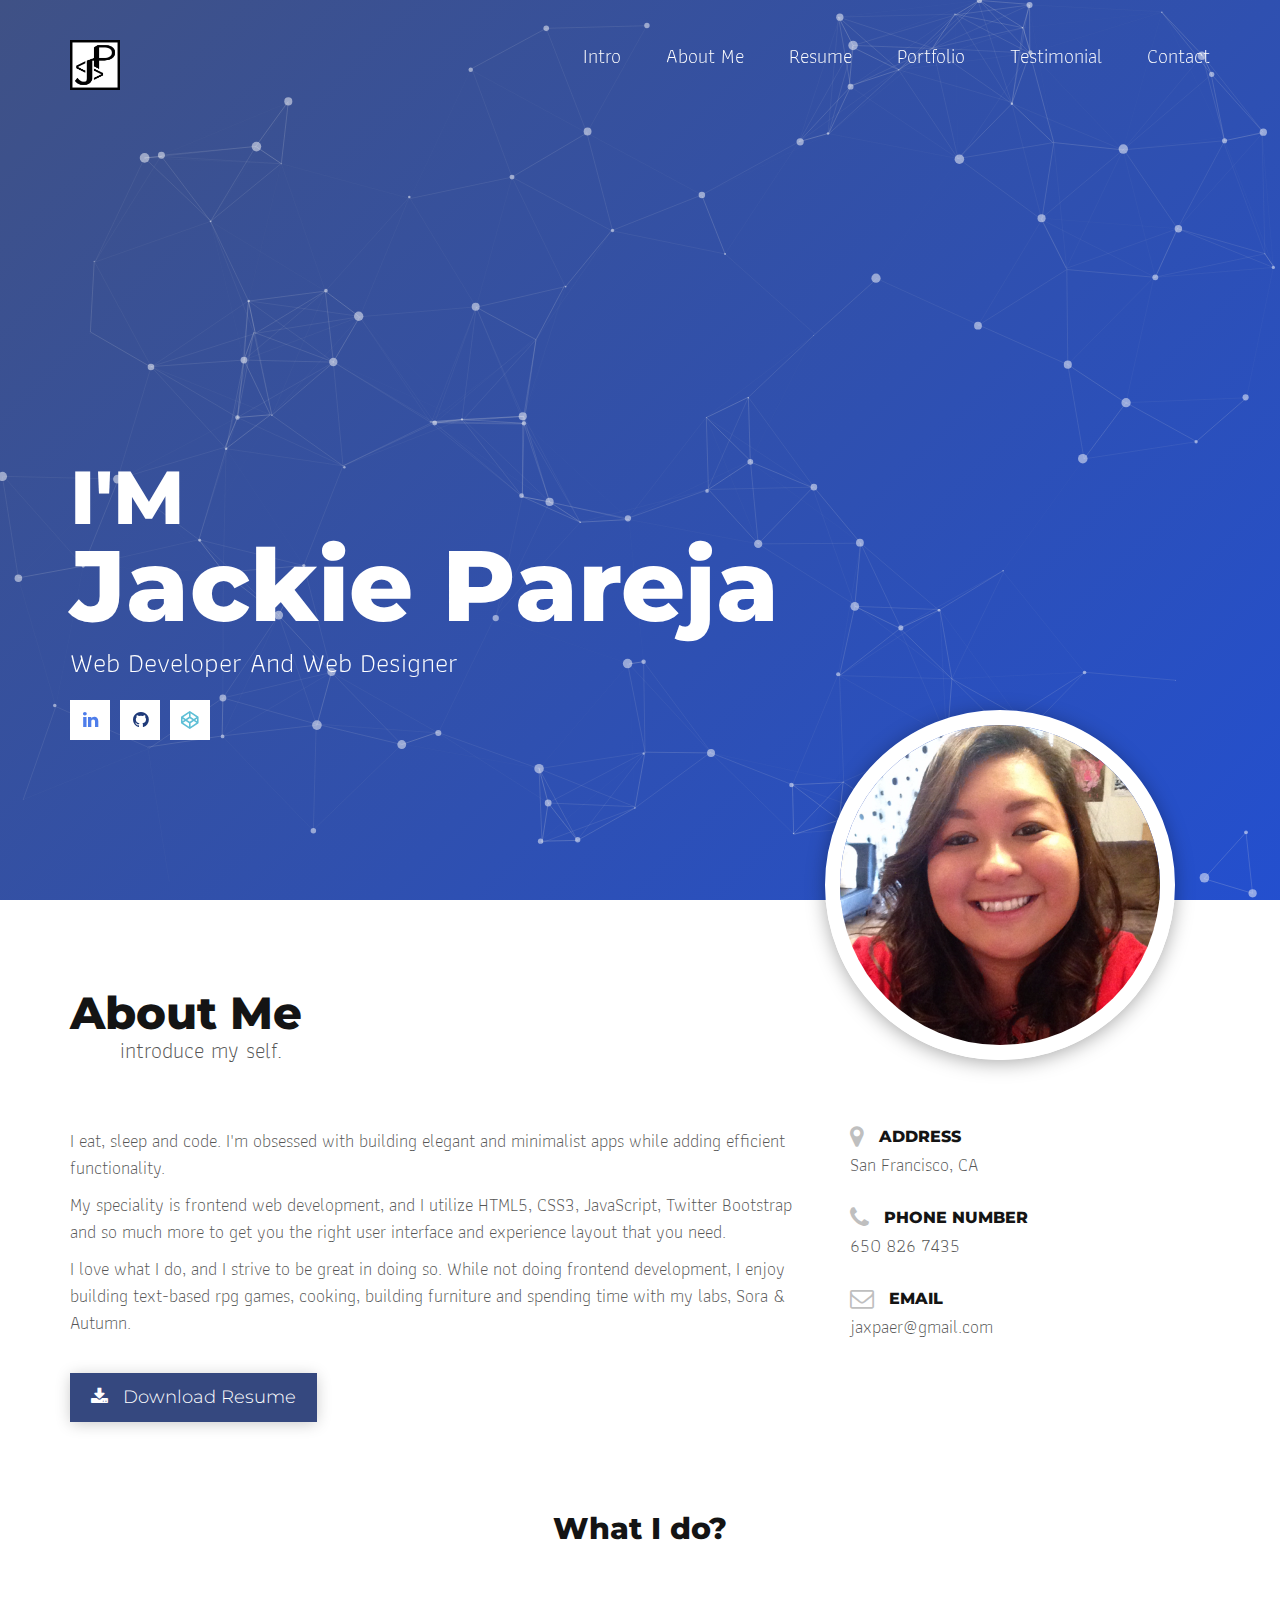
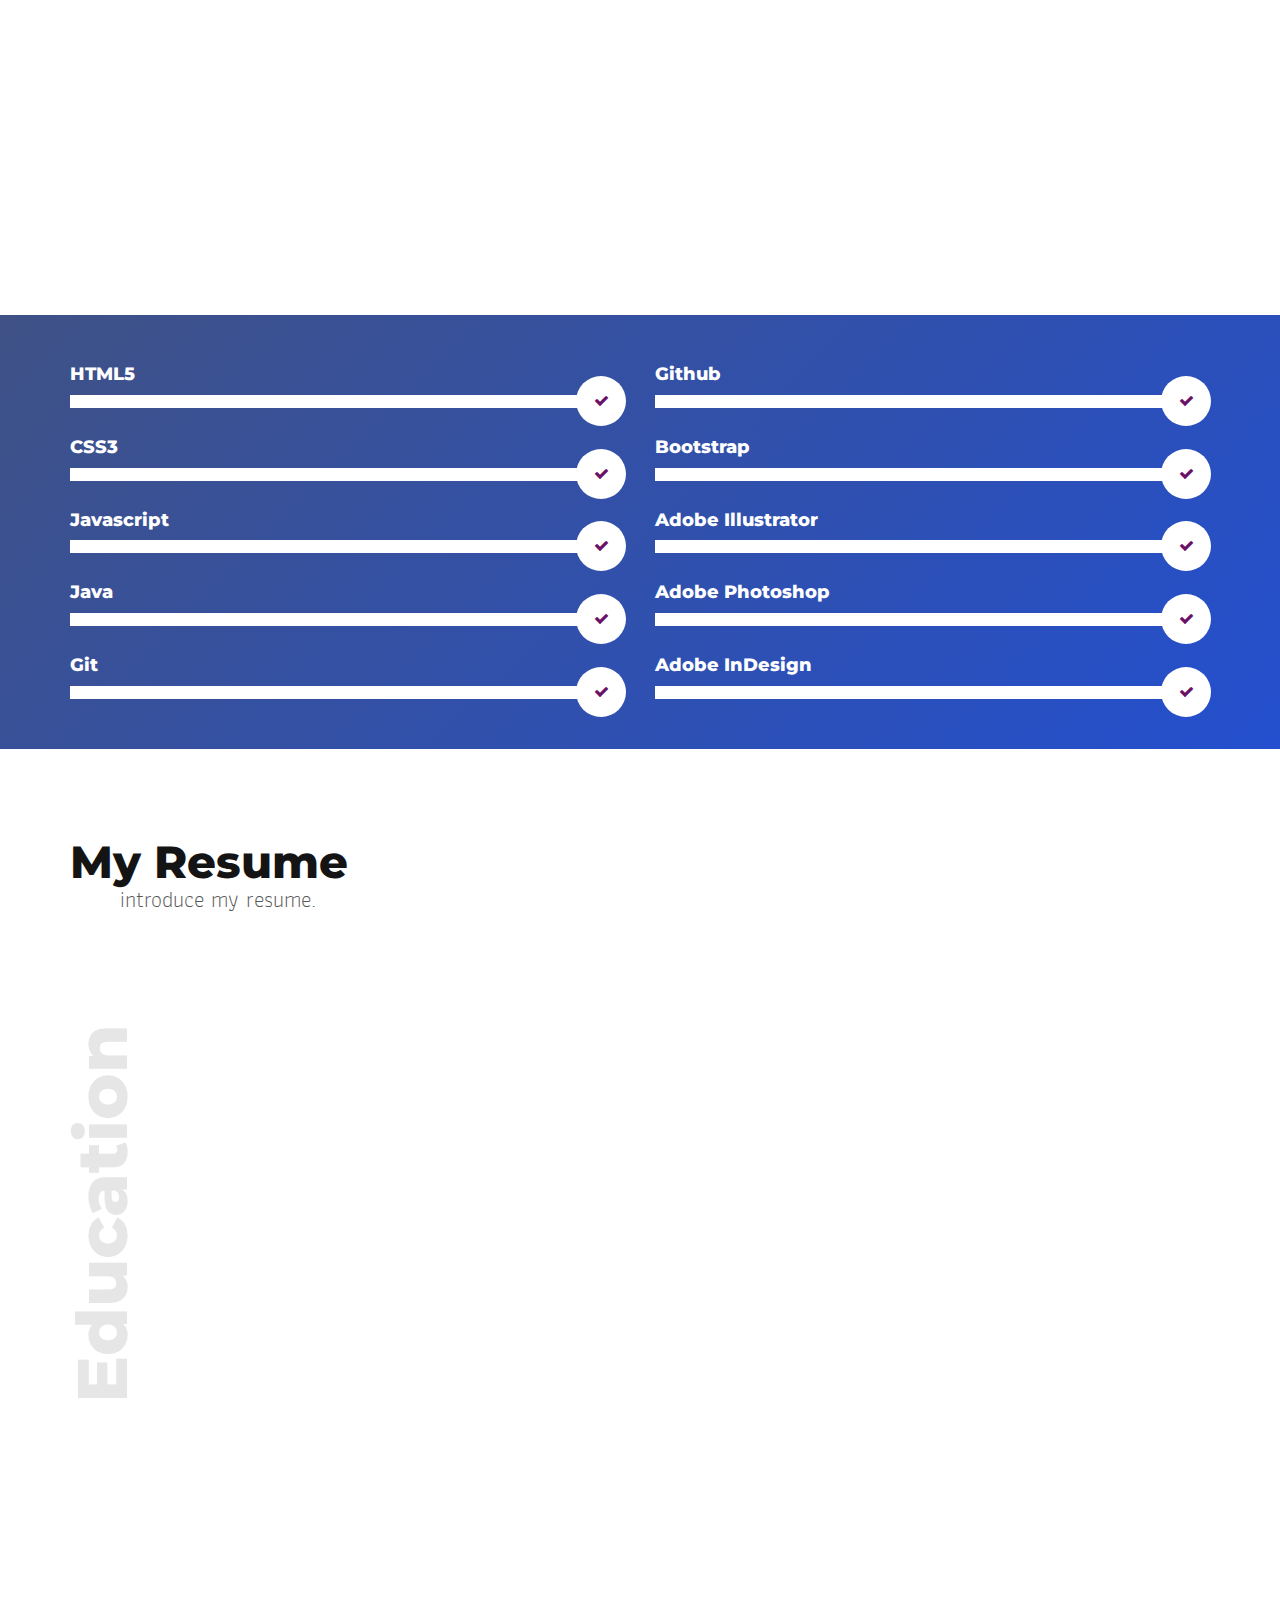
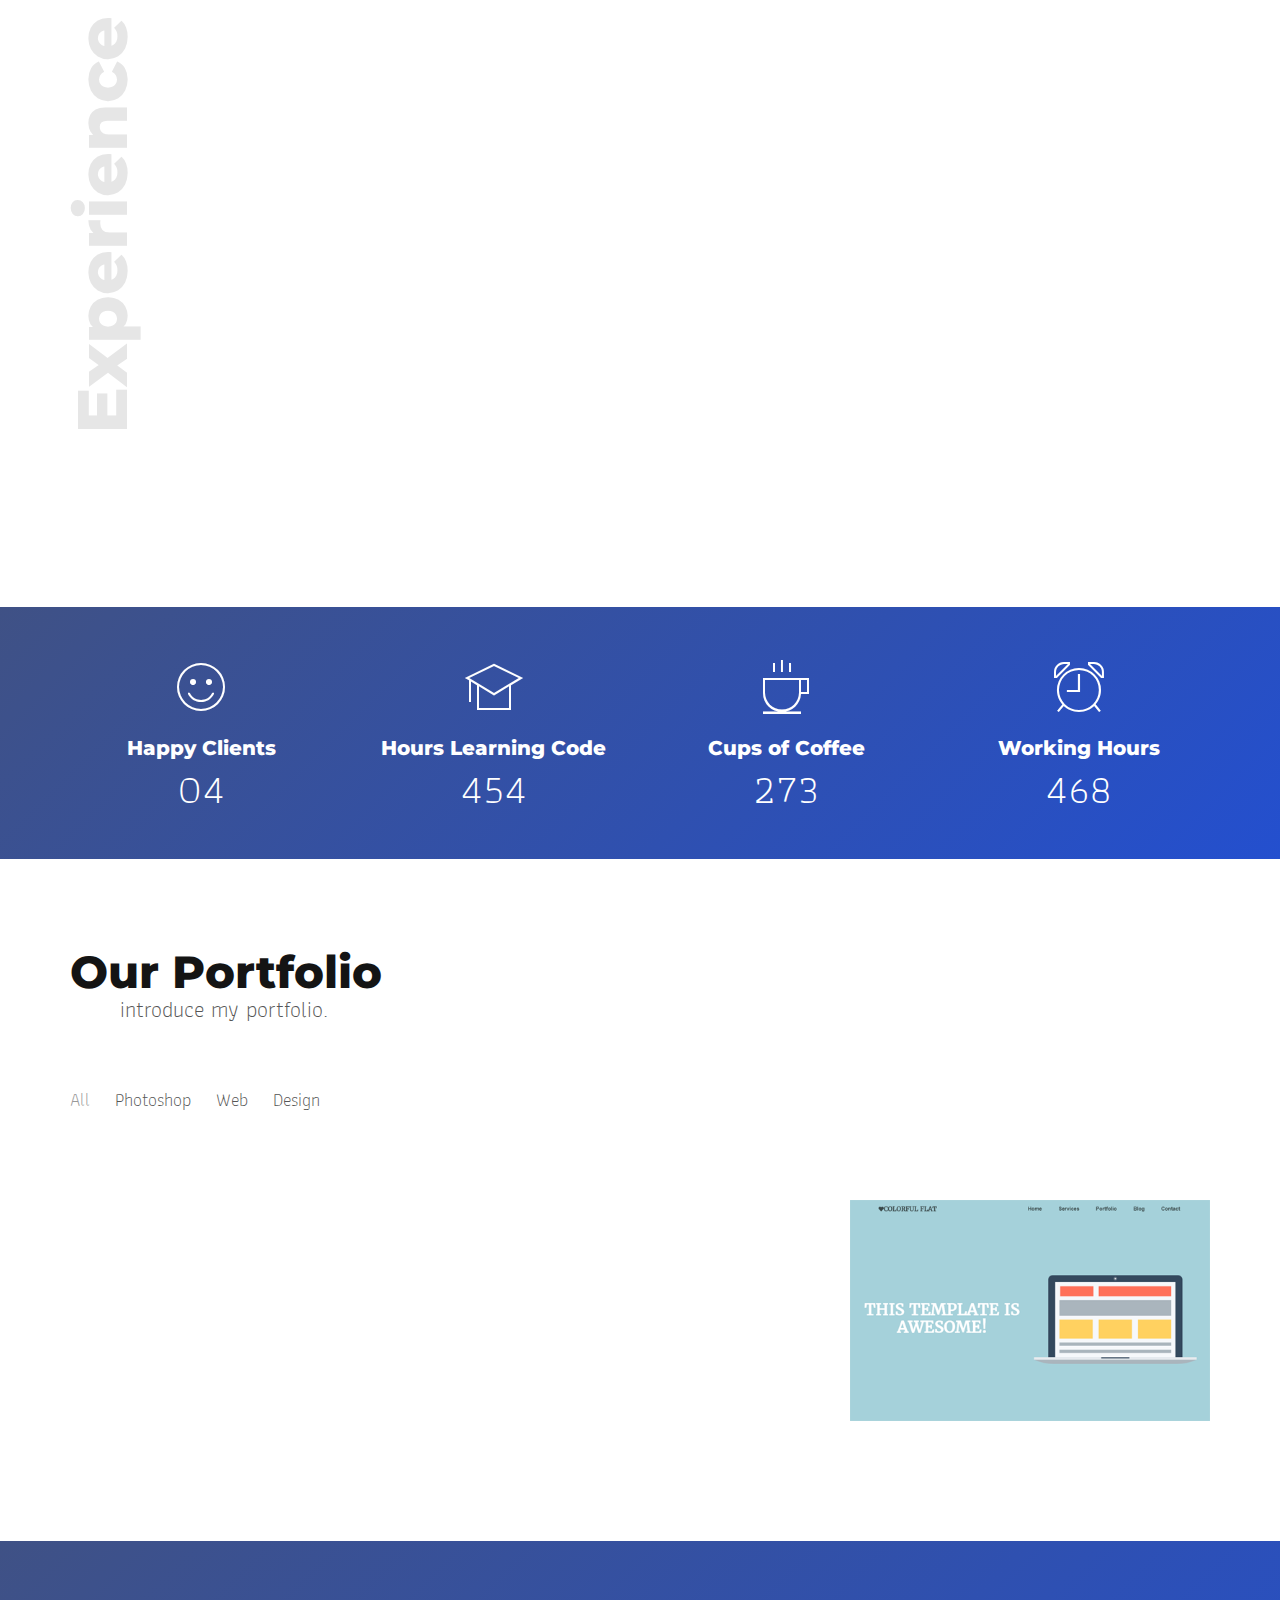
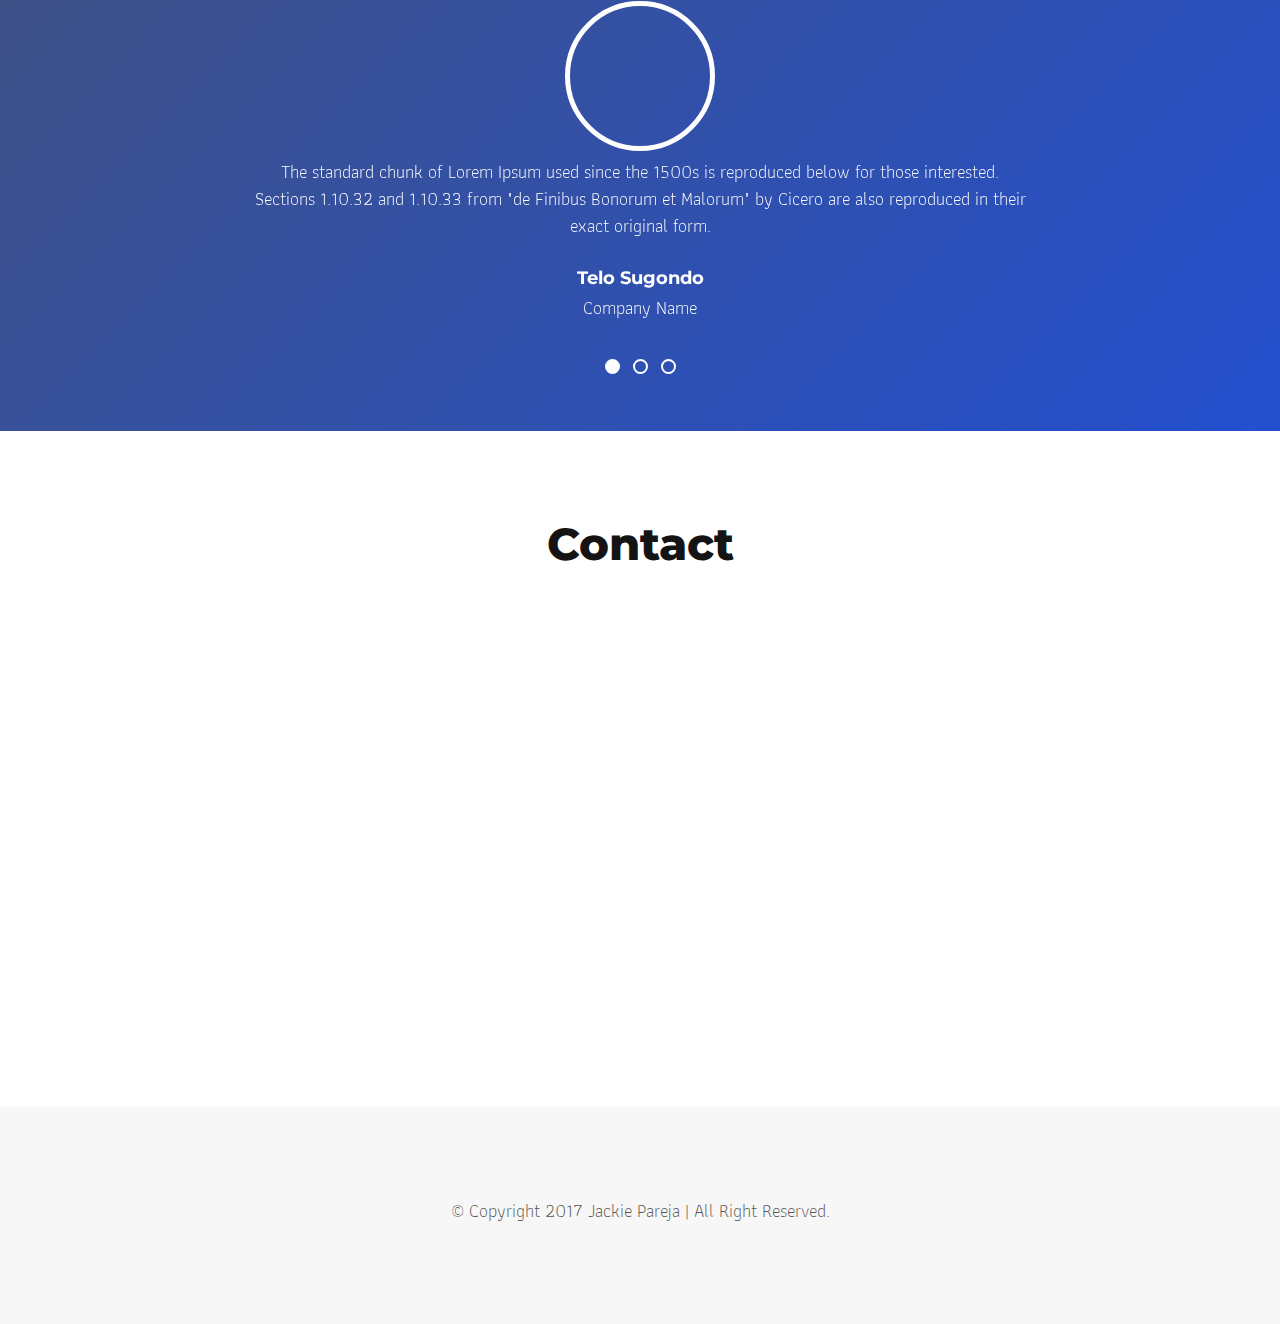
==== index.html @ 65b062fa "initial commit" ====
<!DOCTYPE html>
<html lang="en">
    <head>
  		<!-- Meta -->
  		<meta charset="utf-8">
  		<meta http-equiv="X-UA-Compatible" content="IE=edge">
  		<meta name="author" content="">
  		<meta name="description" content="">
  		<meta name="viewport" content="width=device-width, initial-scale=1">
      <!-- Title -->
      <title>Web Developer | Jackie Pareja</title>
      <!-- Font -->
      <link href="https://fonts.googleapis.com/css?family=Montserrat:600,800" rel="stylesheet">
      <link href="https://fonts.googleapis.com/css?family=Athiti:300,400" rel="stylesheet">
      <!-- STYLESHEET -->
      <!-- Font Icons -->
      <link rel="stylesheet" type="text/css" href="assets/css/pe-icon-7-stroke.css">
      <link rel="stylesheet" type="text/css" href="assets/css/font-awesome.min.css">
      <!-- Bootstrap -->
      <link rel="stylesheet" type="text/css" href="assets/css/bootstrap.min.css">
      <!-- Animate -->
      <link rel="stylesheet" type="text/css" href="assets/css/animate.min.css">
      <!-- Magnific Popup -->
      <link rel="stylesheet" type="text/css" href="assets/css/magnific-popup.css">
      <!-- Owl Carousel -->
      <link rel="stylesheet" type="text/css" href="assets/css/owl.carousel.css">
      <!-- Main Css -->
      <link rel="stylesheet" type="text/css" href="assets/css/style.css">
     

      <!-- Custom Theme Css -->
      <link id="theme" rel="stylesheet" type="text/css" href="assets/css/themes/theme-2.css">

       <!-- Custom Css -->
      <link rel="stylesheet" type="text/css" href="assets/css/custom.css">

      <!-- Favicon -->
      <link rel="shortcut icon" href="assets/img/jp-logo.jpg"/>

      <!--[if lt IE 9]>
          <script src="https://oss.maxcdn.com/html5shiv/3.7.2/html5shiv.min.js"></script>
          <script src="https://oss.maxcdn.com/respond/1.4.2/respond.min.js"></script>
      <![endif]-->
    </head>
    <body>

        <div class="wrapper">

            <!-- ==================
                Preloader Start
            =============================================================================== -->
            <div class="wrap-preloader">
                <div class="preloader">
                    <div class="lines">
                        <div class="line line-1"></div>
                        <div class="line line-2"></div>
                        <div class="line line-3"></div>
                    </div>
                    <div class="loading-text">LOADING</div>
                </div>
            </div>
            <!-- End Preloader -->

            <!-- ==================
                Header & Navigation Start
            =============================================================================== -->
            <div class="header">
                <div class="container">
                    <div class="logo">
                        <h3><a href="#"><img id="jpLogo" src="assets/img/jp-logo.jpg"></a></h3>
                    </div>
                    <div class="menu_mobile">
                        <a href="index.html" class="mobile">
                            <i class="fa fa-bars"></i>
                        </a>
                    </div>
                    <div class="menu">
                        <a href="#" class="close_mob"><i class="fa fa-remove"></i></a>
                        <div class="box-menu">
                            <ul>
                                <li><a href="#intro" class="smoth-scroll">Intro</a></li>
                                <li><a href="#about" class="smoth-scroll">About Me</a></li>
                                <li><a href="#resume" class="smoth-scroll">Resume</a></li>
                                <li><a href="#portfolio" class="smoth-scroll">Portfolio</a></li>
                                <li><a href="#testimonial" class="smoth-scroll">Testimonial</a></li>
                                <li><a href="#contact" class="smoth-scroll">Contact</a></li>
                            </ul>
                        </div>
                    </div>
                </div>
            </div>
            <!-- End Header & Navigation -->

            <!-- ==================
                Section Intro Start
            =============================================================================== -->
            <section id="intro" class="intro gradient" data-stellar-background-ratio="0.6" style="background-image: url('http://placehold.it/1280x800');">
                <div id="particles-js"></div>
                <div class="container">
                    <div class="text-intro">
                        <div class="inner-text-intro">

                            <!-- Your Name -->
                            <h2>I'M</h2>
                            <h1>Jackie Pareja</h1>

                            <!-- Your Passion -->
                            <p>Web Developer And Web Designer</p>

                            <!-- Your Social Media -->
                            <div class="social">
                                <a href="https://www.linkedin.com/in/jparej/"  target="_blank" class="linkedin"><i class="fa fa-linkedin"></i></a>
                                <a href="https://github.com/jackiepareja"  target="_blank" class="github"><i class="fa fa-github"></i></a>
                                <a href="https://codepen.io/jackiepaer/"  target="_blank" class="codepen"><i class="fa fa-codepen"></i></a>
                            </div>

                        </div>
                    </div>
                </div>
            </section>
            <!-- End Section Intro -->

            <!-- ==================
                Section About Start
            =============================================================================== -->
            <section id="about" class="section about">
                <div class="container">

                    <!-- About Image -->
                    <div class="img-about">
                        <img src="assets/img/linkedin.png" alt="Jackie Pareja, Web Developer" />
                    </div>

                    <div class="title-section">
                        <h2>About Me</h2>
                        <p>introduce my self.</p>
                    </div>
                    <div class="main-section">
                        <div class="row">

                            <!-- About Story -->
                            <div class="col-md-8 col-sm-8 story">
                                <p>I eat, sleep and code. I'm obsessed with building elegant and minimalist apps while adding efficient functionality.</p>
                                <p> My speciality is frontend web development, and I utilize HTML5, CSS3, JavaScript, Twitter Bootstrap and so much more to get you the right user interface and experience layout that you need.</p>
                                <p>I love what I do, and I strive to be great in doing so. While not doing frontend development, I enjoy building text-based rpg games, cooking, building furniture and spending time with my labs, Sora & Autumn.</p>
                                <br>

                                <!-- Link Download Your CV -->
                                <a href="#resume.pdf" class="button-alone" download><i class="fa fa-download"></i> Download Resume</a>

                            </div>

                            <!-- About Contact Info -->
                            <div class="col-md-4 col-sm-4 info">
                                <ul>

                                    <!-- About Info Address -->
                                    <li>
                                        <h3><i class="fa fa-map-marker"></i> ADDRESS</h3>
                                        <p>San Francisco, CA</p>
                                    </li>

                                    <!-- About Info Phone Number -->
                                    <li>
                                        <h3><i class="fa fa-phone"></i> PHONE NUMBER</h3>
                                        <p>650 826 7435</p>
                                    </li>

                                    <!-- About Info Email -->
                                    <li>
                                        <h3><i class="fa fa-envelope-o"></i> EMAIL</h3>
                                        <p>jaxpaer@gmail.com</p>
                                    </li>

                                </ul>
                            </div>
                        </div>
                        <div class="services">
                            <h2>What I do?</h2>

                            <div class="row">

                                <!-- Service Box -->
                                <div class="col-md-3 col-sm-6 box-service wow fadeInUp" data-wow-delay="0.2s">

                                    <!-- Service Icon -->
                                    <div class="icon-service">
                                        <span class="pe-7s-browser"></span>
                                    </div>

                                    <!-- Service Name -->
                                    <h3>Web Design</h3>

                                    <!-- Service Description -->
                                    <p>I create beautiful and functional websites from scratch or from bootstrap templates.</p>

                                </div>

                                <!-- Service Box -->
                                <div class="col-md-3 col-sm-6 box-service wow fadeInUp" data-wow-delay="0.4s">

                                    <!-- Service Icon -->
                                    <div class="icon-service">
                                        <span class="pe-7s-monitor"></span>
                                    </div>

                                    <!-- Service Name -->
                                    <h3>Responsive Layout</h3>

                                    <!-- Service Description -->
                                    <p>Websites that look great on desktop, tablet and mobile.</p>

                                </div>

                                <!-- Service Box -->
                                <div class="col-md-3 col-sm-6 box-service wow fadeInUp" data-wow-delay="0.6s">

                                    <!-- Service Icon -->
                                    <div class="icon-service">
                                        <span class="pe-7s-display2"></span>
                                    </div>

                                    <!-- Service Name -->
                                    <h3>Clean Code</h3>

                                    <!-- Service Description -->
                                    <p>Best practices and succinct lines of code for faster page load times.</p>

                                </div>

                                <!-- Service Box -->
                                <div class="col-md-3 col-sm-6 box-service wow fadeInUp" data-wow-delay="0.8s">

                                    <!-- Service Icon -->
                                    <div class="icon-service">
                                        <span class="pe-7s-cup"></span>
                                    </div>

                                    <!-- Service Name -->
                                    <h3>UI/UX Design</h3>

                                    <!-- Service Description -->
                                    <p>Designs that pop and are innovative!.</p>

                                </div>
                            </div>
                        </div>
                    </div>
                </div>
            </section>
            <!-- End Section About -->

            <!-- ==================
                Section Skills Start
            =============================================================================== -->
            <section id="skills" class="section skills gradient">
                <div class="container">
                    <div class="row">
                        <div class="col-md-6 col-sm-6 skills-list">

                            <!-- Your Skill Name -->
                            <h3 class="skills-name">HTML5</h3>

                            <div class="skills-progress" data-progress="100">
                                <div class="skill-bar-inner"></div>

                                <!-- Your Skill Value -->
                                <span><i class="fa fa-check" aria-hidden="true"></i></span>

                            </div>

                            <!-- Your Skill Name -->
                            <h3 class="skills-name">CSS3</h3>

                            <div class="skills-progress" data-progress="100">
                                <div class="skill-bar-inner"></div>

                                <!-- Your Skill Value -->
                                <span><i class="fa fa-check" aria-hidden="true"></i></span>

                            </div>

                            <!-- Your Skill Name -->
                            <h3 class="skills-name">Javascript</h3>

                            <div class="skills-progress" data-progress="100">
                                <div class="skill-bar-inner"></div>

                                <!-- Your Skill Value -->
                                <span><i class="fa fa-check" aria-hidden="true"></i></span>

                            </div>

                                  <!-- Your Skill Name -->
                            <h3 class="skills-name">Java</h3>

                            <div class="skills-progress" data-progress="100">
                                <div class="skill-bar-inner"></div>

                                <!-- Your Skill Value -->
                                <span><i class="fa fa-check" aria-hidden="true"></i></span>

                            </div>

                                  <!-- Your Skill Name -->
                            <h3 class="skills-name">Git</h3>

                            <div class="skills-progress" data-progress="100">
                                <div class="skill-bar-inner"></div>

                                <!-- Your Skill Value -->
                                <span><i class="fa fa-check" aria-hidden="true"></i></span>

                            </div>
                        </div>

                        
                        <div class="col-md-6 col-sm-6 skills-list">

                            <!-- Your Skill Name -->
                            <h3 class="skills-name">Github</h3>

                            <div class="skills-progress" data-progress="100">
                                <div class="skill-bar-inner"></div>

                                <!-- Your Skill Value -->
                                <span><i class="fa fa-check" aria-hidden="true"></i></span>

                            </div>

                            <!-- Your Skill Name -->
                            <h3 class="skills-name">Bootstrap</h3>

                            <div class="skills-progress" data-progress="100">
                                <div class="skill-bar-inner"></div>

                                <!-- Your Skill Value -->
                                <span><i class="fa fa-check" aria-hidden="true"></i></span>

                            </div>

                            <!-- Your Skill Name -->
                            <h3 class="skills-name">Adobe Illustrator</h3>

                            <div class="skills-progress" data-progress="100">
                                <div class="skill-bar-inner"></div>

                                <!-- Your Skill Value -->
                                <span><i class="fa fa-check" aria-hidden="true"></i></span>

                            </div>

                            <!-- Your Skill Name -->
                            <h3 class="skills-name">Adobe Photoshop</h3>

                            <div class="skills-progress" data-progress="100">
                                <div class="skill-bar-inner"></div>

                                <!-- Your Skill Value -->
                                <span><i class="fa fa-check" aria-hidden="true"></i></span>

                            </div>

                               <!-- Your Skill Name -->
                            <h3 class="skills-name">Adobe InDesign</h3>

                            <div class="skills-progress" data-progress="100">
                                <div class="skill-bar-inner"></div>

                                <!-- Your Skill Value -->
                                <span><i class="fa fa-check" aria-hidden="true"></i></span>

                            </div>

                         

                        </div>
                    </div>
                </div>
            </section>
            <!-- End Section Skills -->

            <!-- ==================
                Section Resume Start
            =============================================================================== -->
            <section id="resume" class="section resume">
                <div class="container">
                    <div class="title-section">
                        <h2>My Resume</h2>
                        <p>introduce my resume.</p>
                    </div>
                    <div class="content-section">
                        <div class="box_timeline_resume">
                            <h3>Education</h3>
                            <div class="timeline_resume">

                                <!-- Resume List -->
                                <div class="list_resume wow fadeInUp" data-wow-delay="0.2s">

                                    <!-- Resume Years ( from -to ) -->
                                    <div class="years">2016 to Present</div>

                                    <!-- Resume School -->
                                    <h1>Udemy</h1>

                                    <!-- Resume Description -->
                                    <p>I've been taking online courses from Udemy in JavaScript, WordPress Development, Adobe Products, UI & UX Design, Bootstrap and Ruby on Rails Developer courses. I'm consistently expanding my knowledge in frontend and backend development in the tech industry.</p>

                                </div>

                                <!-- Resume List -->
                                <div class="list_resume wow fadeInUp" data-wow-delay="0.4s">

                                    <!-- Resume Years ( from -to ) -->
                                    <div class="years">2017 to 2018</div>

                                    <!-- Resume School -->
                                    <h1>Codify Academy</h1>

                                    <!-- Resume Description -->
                                    <p>Codify Academy specializes in a structured learning environment in Frontend Development. The course was a 16 week program that required 40 hours of coding time outside of class. It honed my skills in HTML and CSS while developed best practices in JavaScript and more.</p>

                                </div>

                                <!-- Resume List -->
                                <div class="list_resume wow fadeInUp" data-wow-delay="0.6s">

                                    <!-- Resume Years ( from -to ) -->
                                    <div class="years">2007 to 2013</div>

                                    <!-- Resume School -->
                                    <h1>San Francisco State University</h1>

                                    <!-- Resume Description -->
                                    <p>I was the President & Treasurer of the Jumpstart Student Organization and I recruited and networked with SFSU students to be a part of AmeriCorps SFSU. I managed fundraisers from prominent organizations and foundations such as the NBA and MLB.</p>

                                </div>

                            </div>
                        </div>

                        <div class="box_timeline_resume">
                            <h3>Experience</h3>
                            <div class="timeline_resume">

                                <!-- Resume List -->
                                <div class="list_resume wow fadeInUp" data-wow-delay="0.2s">

                                    <!-- Resume Years ( from -to ) -->
                                    <div class="years">2017 - Present</div>

                                    <!-- Resume Company -->
                                    <h1>Front End Developer, Piexes Business & Marketing Solutions</h1>

                                    <!-- Resume Description -->
                                    <p>I design and build responsive and functional websites for businesses, non-profit organizations, freelancers and more. I also provide consult in User Behavior, Google Analytics, Search Engine Optimization, and Social Media Marketing. </p>

                                </div>

                                <!-- Resume List -->
                                <div class="list_resume wow fadeInUp" data-wow-delay="0.4s">

                                    <!-- Resume Years ( from -to ) -->
                                    <div class="years">2013 - Present</div>

                                    <!-- Resume Company -->
                                    <h1>Behavior Specialist,  Gatepath | Gateway | HCSD </h1>

                                    <!-- Resume Description -->
                                    <p>I take data and assist in measuring and analyzing behavior through  the strategies and practices of Applied Behavior Analysis. I implement functional behavior analysis tests, modify environments, dialogue, and reactive behavior with the purpose of strengthening or weakening changes in children in the autism spectrum.</p>

                                </div>

                                <!-- Resume List -->
                                <div class="list_resume wow fadeInUp" data-wow-delay="0.6s">

                                    <!-- Resume Years ( from -to ) -->
                                    <div class="years">2012 - 2013</div>

                                    <!-- Resume Company -->
                                    <h1>Senior Program Assistant, Jumpstart for Young Children</h1>

                                    <!-- Resume Description -->
                                    <p>I developed data-tracking processes in logging timesheets, AmeriCorps user files, audit reports and more to improve workflow and productivity. I facilitated family liaison meetings to train over 123 AmeriCorps members in teacher-parent dialogue and communication. </p>

                                </div>

                            </div>
                        </div>
                    </div>
                </div>
            </section>
            <!-- End Section Skills -->

            <!-- ==================
                Section Fun Fact Start
            =============================================================================== -->
            <section id="fun-fact" class="section fun-fact gradient">
                <div class="container">
                    <div class="row">

                        <!-- Fun Fact List -->
                        <div class="col-md-3 col-sm-6 box_fun_fact">

                            <!-- Fun Fact Icon -->
                            <div class="icon_fun_fact">
                                <span class="pe-7s-smile"></span>
                            </div>

                            <!-- Fun Fact Name -->
                            <h3>Happy Clients</h3>

                            <!-- Fun Fact Number -->
                            <p class="number">04</p>

                        </div>

                        <!-- Fun Fact List -->
                        <div class="col-md-3 col-sm-6 box_fun_fact">

                            <!-- Fun Fact Icon -->
                            <div class="icon_fun_fact">
                                <span class="pe-7s-study"></span>
                            </div>

                            <!-- Fun Fact Name -->
                            <h3>Hours Learning Code</h3>

                            <!-- Fun Fact Number -->
                            <p class="number">454</p>

                        </div>

                        <!-- Fun Fact List -->
                        <div class="col-md-3 col-sm-6 box_fun_fact">

                            <!-- Fun Fact Icon -->
                            <div class="icon_fun_fact">
                                <span class="pe-7s-coffee"></span>
                            </div>

                            <!-- Fun Fact Name -->
                            <h3>Cups of Coffee</h3>

                            <!-- Fun Fact Number -->
                            <p class="number">273</p>

                        </div>

                        <!-- Fun Fact List -->
                        <div class="col-md-3 col-sm-6 box_fun_fact">

                            <!-- Fun Fact Icon -->
                            <div class="icon_fun_fact">
                                <span class="pe-7s-alarm"></span>
                            </div>

                            <!-- Fun Fact Name -->
                            <h3>Working Hours</h3>

                            <!-- Fun Fact Number -->
                            <p class="number">468</p>

                        </div>
                    </div>
                </div>
            </section>
            <!-- End Section Fun Fact -->

            <!-- ==================
                Section Portfolio Start
            =============================================================================== -->
            <section id="portfolio" class="section portfolio">
                <div class="container">
                    <div class="title-section">
                        <h2>Our Portfolio</h2>
                        <p>introduce my portfolio.</p>
                    </div>
                    <div class="content-section">

                        <!-- Filter Portfolio -->
                        <div class="filters-portfolio">
                            <ul class="filters">
                                <li class="filter active" data-filter="*">All</li>
                                <li class="filter" data-filter=".photoshop">Photoshop</li>
                                <li class="filter" data-filter=".web">Web</li>
                                <li class="filter" data-filter=".design">Design</li>
                            </ul>
                        </div>

                        <div id="isotope-grid" class="row w-grid">

                            <!-- Item Portfolio -->
                            <div class="grid-item col-md-4 col-sm-6 col-xs-12 photoshop">
                                <a class="modal-image" href="#image-modal-1">

                                    <!-- Portfolio Image -->
                                    <img src="http://placehold.it/500x500" alt=""/>

                                    <div class="item-hover">

                                        <!-- Portfolio Title -->
                                        <h3>Portfolio Title</h3>

                                        <!-- Portfolio Category -->
                                        <p>Web</p>

                                    </div>
                                </a>

                                <!-- Portfolio Modal -->
                                <div id="image-modal-1" class="mfp-hide modal-box">

                                    <!-- Portfolio Image -->
                                    <img src="http://placehold.it/500x500" alt="">

                                    <div class="modal-box-content">

                                        <!-- Portfolio Title -->
                                        <h3>Portfolio</h3>

                                        <!-- Portfolio Category -->
                                        <span>Web</span>

                                        <!-- Portfolio Description -->
                                        <p>A small</p>

                                    </div>
                                </div>
                            </div>

                            <!-- Item Portfolio -->
                            <div class="grid-item col-md-4 col-sm-6 col-xs-12 web">
                                <a class="modal-image" href="#image-modal-2">

                                    <!-- Portfolio Image -->
                                    <img src="http://placehold.it/500x300" alt=""/>

                                    <div class="item-hover">

                                        <!-- Portfolio Title -->
                                        <h3>Project Title</h3>

                                        <!-- Portfolio Category -->
                                        <p>Web</p>

                                    </div>
                                </a>
                                <div id="image-modal-2" class="mfp-hide modal-box">

                                    <!-- Portfolio Image -->
                                    <img src="http://placehold.it/500x300" alt="">

                                    <div class="modal-box-content">

                                        <!-- Portfolio Title -->
                                        <h3>Project Title</h3>

                                        <!-- Portfolio Category -->
                                        <span>Web</span>

                                        <!-- Portfolio Description -->
                                        <p>It is a long established fact that a reader will be distracted by the readable content of a page when looking at its layout. The point of using Lorem Ipsum is that it has a more-or-less normal distribution of letters.</p>

                                    </div>
                                </div>
                            </div>

                            <!-- Item Portfolio -->
                            <div class="grid-item col-md-4 col-sm-6 col-xs-12 photoshop">
                                <a class="modal-image" href="#image-modal-3">

                                    <!-- Portfolio Image -->
                                    <img src="http://placehold.it/600x400" alt=""/>

                                    <div class="item-hover">

                                        <!-- Portfolio Title -->
                                        <h3>Project Title</h3>

                                        <!-- Portfolio Category -->
                                        <p>Photoshop</p>

                                    </div>
                                </a>
                                <div id="image-modal-3" class="mfp-hide modal-box">

                                    <!-- Portfolio Image -->
                                    <img src="http://placehold.it/600x400" alt="">

                                    <div class="modal-box-content">

                                        <!-- Portfolio Title -->
                                        <h3>Project Title</h3>

                                        <!-- Portfolio Category -->
                                        <span>Photoshop</span>

                                        <!-- Portfolio Description -->
                                        <p>It is a long established fact that a reader will be distracted by the readable content of a page when looking at its layout. The point of using Lorem Ipsum is that it has a more-or-less normal distribution of letters.</p>

                                    </div>
                                </div>
                            </div>

                            <!-- Item Portfolio -->
                            <div class="grid-item col-md-4 col-sm-6 col-xs-12 design">
                                <a class="modal-image" href="#image-modal-5">

                                    <!-- Portfolio Image -->
                                    <img src="http://placehold.it/500x500" alt=""/>

                                    <div class="item-hover">

                                        <!-- Portfolio Title -->
                                        <h3>Project Title</h3>

                                        <!-- Portfolio Category -->
                                        <p>Web</p>

                                    </div>
                                </a>
                                <div id="image-modal-5" class="mfp-hide modal-box">

                                    <!-- Portfolio Image -->
                                    <img src="http://placehold.it/500x500" alt="">

                                    <div class="modal-box-content">

                                        <!-- Portfolio Title -->
                                        <h3>Project Title</h3>

                                        <!-- Portfolio Category -->
                                        <span>Web</span>

                                        <!-- Portfolio Description -->
                                        <p>It is a long established fact that a reader will be distracted by the readable content of a page when looking at its layout. The point of using Lorem Ipsum is that it has a more-or-less normal distribution of letters.</p>

                                    </div>
                                </div>
                            </div>

                            <!-- Item Portfolio -->
                            <div class="grid-item col-md-4 col-sm-6 col-xs-12 web">
                                <a class="modal-image" href="#image-modal-6">

                                    <!-- Portfolio Image -->
                                    <img src="assets/img/TRENDYTA-COVER-500X470.jpg" alt=""/>

                                    <div class="item-hover">
                                        <h3>Project Title</h3>

                                        <!-- Portfolio Category -->
                                        <p>Web</p>

                                    </div>
                                </a>
                                <div id="image-modal-6" class="mfp-hide modal-box">
                                    <img src="assets/img/TRENDYTA-FULL.jpg" alt="">
                                    <div class="modal-box-content">

                                        <!-- Portfolio Title -->
                                        <h3>Project Title</h3>

                                        <!-- Portfolio Category -->
                                        <span>Web</span>

                                        <!-- Portfolio Description -->
                                        <p>It is a long established fact that a reader will be distracted by the readable content of a page when looking at its layout. The point of using Lorem Ipsum is that it has a more-or-less normal distribution of letters.</p>

                                    </div>
                                </div>
                            </div>

                            <!-- Item Portfolio -->
                            <div class="grid-item col-md-4 col-sm-6 col-xs-12 web">
                                <a class="modal-image" href="#image-modal-4">

                                    <!-- Portfolio Image -->
                                    <img src="assets/img/colorflat-cover.png" alt=""/>

                                    <div class="item-hover">

                                        <!-- Portfolio Title -->
                                        <h3>Colorful Flat</h3>

                                        <!-- Portfolio Category -->
                                        <p>Web</p>

                                    </div>
                                </a>
                                <div id="image-modal-4" class="mfp-hide modal-box">

                                    <!-- Portfolio Image -->
                                    <img src="assets/img/colorflat-desktop.png" alt="">

                                    <div class="modal-box-content">

                                        <!-- Portfolio Title -->
                                        <h3>Colorful Flat</h3>

                                        <!-- Portfolio Category -->
                                        <span>Web</span>

                                        <!-- Portfolio Description -->
                                        <p>It is a long established fact that a reader will be distracted by the readable content of a page when looking at its layout. The point of using Lorem Ipsum is that it has a more-or-less normal distribution of letters.</p>

                                    </div>
                                </div>
                            </div>

                        </div>
                    </div>
                </div>
            </section>
            <!-- End Section Portfolio -->

            <!-- ==================
                Section Testimonial Start
            =============================================================================== -->
            <section id="testimonial" class="section testimonial gradient">
                <div class="container">
                    <div class="owl-slides owl-carousel">

                        <!-- Testimonial List -->
                        <div class="items owl-item">
                            <div class="photo">

                                <!-- Testimonial Image -->
                                <img src="http://placehold.it/200x200" alt=""/>

                            </div>

                            <!-- Testimonial Content -->
                            <div class="description">The standard chunk of Lorem Ipsum used since the 1500s is reproduced below for those interested. Sections 1.10.32 and 1.10.33 from "de Finibus Bonorum et Malorum" by Cicero are also reproduced in their exact original form.</div>

                            <!-- Testimonial Name -->
                            <div class="who-name">Telo Sugondo</div>

                            <!-- Testimonial Company -->
                            <div class="company-name">Company Name</div>

                        </div>

                        <!-- Testimonial List -->
                        <div class="items owl-item">
                            <div class="photo">

                                <!-- Testimonial Image -->
                                <img src="http://placehold.it/200x200" alt=""/>

                            </div>

                            <!-- Testimonial Content -->
                            <div class="description">The standard chunk of Lorem Ipsum used since the 1500s is reproduced below for those interested. Sections 1.10.32 and 1.10.33 from "de Finibus Bonorum et Malorum" by Cicero are also reproduced in their exact original form.</div>

                            <!-- Testimonial Name -->
                            <div class="who-name">Angelina Margeta</div>

                            <!-- Testimonial Company -->
                            <div class="company-name">Company Name</div>

                        </div>

                        <!-- Testimonial List -->
                        <div class="items owl-item">
                            <div class="photo">

                                <!-- Testimonial Image -->
                                <img src="http://placehold.it/200x200" alt=""/>

                            </div>

                            <!-- Testimonial Content -->
                            <div class="description">The standard chunk of Lorem Ipsum used since the 1500s is reproduced below for those interested. Sections 1.10.32 and 1.10.33 from "de Finibus Bonorum et Malorum" by Cicero are also reproduced in their exact original form.</div>

                            <!-- Testimonial Name -->
                            <div class="who-name">Ponikem Muniani</div>

                            <!-- Testimonial Company -->
                            <div class="company-name">Company Name</div>

                        </div>

                    </div>
                </div>
            </section>
            <!-- End Section Testimonial -->

            <!-- ==================
                Section Contact Start
            =============================================================================== -->
            <section id="contact" class="section contact">
                <div class="container">
                    <div class="title-section text-center">
                        <h2>Contact</h2>
                    </div>
                    <div class="content-section">
                        <div class="row">
                            <div class="col-md-8 col-md-offset-2">
                                <p class="message-success">We have received your mail, We will get back to you soon!</p>
                                <p class="message-error">Sorry, Message not send! Please try again.</p>

                                <!-- Contact Form -->
                                <form id="contactForm" class="contact-form" method="post" action="assets/contact-form.php" data-toggle="validator">
                                    <div class="row">
                                        <div class="col-md-12 form-group wow fadeInUp" data-wow-delay="0.2s">
                                            <input id="name" class="form-control" type="text" name="name" placeholder="Name" data-error="Name is required." required>
                                            <div class="help-block with-errors"></div>
                                        </div>
                                        <div class="col-md-12 form-group wow fadeInUp" data-wow-delay="0.3s">
                                            <input id="email" class="form-control" type="email" name="email" placeholder="Email" data-error="Email is required." required>
                                            <div class="help-block with-errors"></div>
                                        </div>
                                        <div class="col-md-12 form-group wow fadeInUp" data-wow-delay="0.4s">
                                            <input id="subject" class="form-control" type="text" name="subject" placeholder="Subject">
                                        </div>
                                        <div class="col-md-12 form-group wow fadeInUp" data-wow-delay="0.5s">
                                            <textarea id="message" class="form-control" placeholder="Message" rows="6" data-error="Message is required." required></textarea>
                                            <div class="help-block with-errors"></div>
                                        </div>
                                        <div class="col-md-12 text-center wow fadeInUp" data-wow-delay="0.6s">
                                            <button class="button-alone" type="submit">Send Message</button>
                                        </div>
                                    </div>
                                </form>
                            </div>
                        </div>
                    </div>
                </div>

                <!-- Google Map -->
                <!-- <div id="googlemap"></div> -->

            </section>
            <!-- End Section Contact -->


            <!-- ==================
                Footer Start
            =============================================================================== -->
            <footer id="footer" class="section footer">
                <div class="container">
                    <p>&copy; Copyright 2017 Jackie Pareja | All Right Reserved.</p>
                </div>
            </footer>
            <!-- End Footer -->

        </div>

        <!-- ==============
            Colors Schemes Start
        =============================================================================== -->
      <!--   <div class="box-options">
			<div class="options"><span class="fa fa-gear"></span></div>
            <div class="box-colors">
                <ul class="color-options">
                    <li class="title-options">Colors</li>
                    <li><a class="color skin-default" href="assets/css/themes/theme-1.css"></a></li>
                    <li><a class="color skin-custom-1" href="assets/css/themes/theme-2.css"></a></li>
                    <li><a class="color skin-custom-2" href="assets/css/themes/theme-3.css"></a></li>
                    <li><a class="color skin-custom-3" href="assets/css/themes/theme-4.css"></a></li>
                    <li><a class="color skin-custom-4" href="assets/css/themes/theme-5.css"></a></li>
                </ul>
            </div>
		</div> -->
        <!-- Colors Schemes Top End -->

        <!-- JAVASCRIPT -->
        <!-- JQuery Library -->
        <script type="text/javascript" src="assets/js/jquery-2.1.3.min.js"></script>
        <!-- Bootstrap -->
        <script type="text/javascript" src="assets/js/bootstrap.min.js"></script>
        <!-- Masonry Js -->
        <script type="text/javascript" src="assets/js/masonry.pkgd.min.js"></script>
        <!-- Isotope Js -->
        <script type="text/javascript" src="assets/js/jquery.isotope.min.js"></script>
        <script type="text/javascript" src="assets/js/jquery.isotope.sloppy-masonry.min.js"></script>
        <!-- Magnific Popup Js -->
        <script type="text/javascript" src="assets/js/jquery.magnific-popup.min.js"></script>
        <!-- Owl Carousel Js -->
        <script type="text/javascript" src="assets/js/owl.carousel.min.js"></script>
        <!-- Waypoint Js -->
        <script type="text/javascript" src="assets/js/waypoints.min.js"></script>
        <!-- CounterUp Js -->
        <script type="text/javascript" src="assets/js/jquery.counterup.min.js"></script>
        <!-- Validator Js -->
        <script type="text/javascript" src="assets/js/validator.min.js"></script>
        <!-- Parallax Js -->
        <script type="text/javascript" src="assets/js/jquery.stellar.min.js"></script>
        <!-- WOW Js -->
        <script type="text/javascript" src="assets/js/wow.min.js"></script>
        <!-- Particles Js -->
        <script type="text/javascript" src="assets/js/particles.min.js"></script>
        <!-- Google Map  -->
        <script src="https://maps.googleapis.com/maps/api/js?key=AIzaSyA9TeOcXS9iUYpaYz4E4mLV-VOdC8KIh4E&amp;libraries=places&amp;sensor=false"></script>
        <!-- App Js -->
        <script type="text/javascript" src="assets/js/app.js"></script>
        <!-- Main Js -->
        <script type="text/javascript" src="assets/js/script.js"></script>
        <!-- Init Wow Js -->
        <script type="text/javascript">
            var wow = new WOW(
              {
                mobile: false
              }
            );
            wow.init();
        </script>
    </body>
</html>
---- assets/css/pe-icon-7-stroke.css ----
@font-face {
	font-family: 'Pe-icon-7-stroke';
	src:url('../fonts/Pe-icon-7-stroke.eot?d7yf1v');
	src:url('../fonts/Pe-icon-7-stroke.eot?#iefixd7yf1v') format('embedded-opentype'),
		url('../fonts/Pe-icon-7-stroke.woff?d7yf1v') format('woff'),
		url('../fonts/Pe-icon-7-stroke.ttf?d7yf1v') format('truetype'),
		url('../fonts/Pe-icon-7-stroke.svg?d7yf1v#Pe-icon-7-stroke') format('svg');
	font-weight: normal;
	font-style: normal;
}

[class^="pe-7s-"], [class*=" pe-7s-"] {
	display: inline-block;
	font-family: 'Pe-icon-7-stroke';
	speak: none;
	font-style: normal;
	font-weight: normal;
	font-variant: normal;
	text-transform: none;
	line-height: 1;

	/* Better Font Rendering =========== */
	-webkit-font-smoothing: antialiased;
	-moz-osx-font-smoothing: grayscale;
}

.pe-7s-album:before {
	content: "\e6aa";
}
.pe-7s-arc:before {
	content: "\e6ab";
}
.pe-7s-back-2:before {
	content: "\e6ac";
}
.pe-7s-bandaid:before {
	content: "\e6ad";
}
.pe-7s-car:before {
	content: "\e6ae";
}
.pe-7s-diamond:before {
	content: "\e6af";
}
.pe-7s-door-lock:before {
	content: "\e6b0";
}
.pe-7s-eyedropper:before {
	content: "\e6b1";
}
.pe-7s-female:before {
	content: "\e6b2";
}
.pe-7s-gym:before {
	content: "\e6b3";
}
.pe-7s-hammer:before {
	content: "\e6b4";
}
.pe-7s-headphones:before {
	content: "\e6b5";
}
.pe-7s-helm:before {
	content: "\e6b6";
}
.pe-7s-hourglass:before {
	content: "\e6b7";
}
.pe-7s-leaf:before {
	content: "\e6b8";
}
.pe-7s-magic-wand:before {
	content: "\e6b9";
}
.pe-7s-male:before {
	content: "\e6ba";
}
.pe-7s-map-2:before {
	content: "\e6bb";
}
.pe-7s-next-2:before {
	content: "\e6bc";
}
.pe-7s-paint-bucket:before {
	content: "\e6bd";
}
.pe-7s-pendrive:before {
	content: "\e6be";
}
.pe-7s-photo:before {
	content: "\e6bf";
}
.pe-7s-piggy:before {
	content: "\e6c0";
}
.pe-7s-plugin:before {
	content: "\e6c1";
}
.pe-7s-refresh-2:before {
	content: "\e6c2";
}
.pe-7s-rocket:before {
	content: "\e6c3";
}
.pe-7s-settings:before {
	content: "\e6c4";
}
.pe-7s-shield:before {
	content: "\e6c5";
}
.pe-7s-smile:before {
	content: "\e6c6";
}
.pe-7s-usb:before {
	content: "\e6c7";
}
.pe-7s-vector:before {
	content: "\e6c8";
}
.pe-7s-wine:before {
	content: "\e6c9";
}
.pe-7s-cloud-upload:before {
	content: "\e68a";
}
.pe-7s-cash:before {
	content: "\e68c";
}
.pe-7s-close:before {
	content: "\e680";
}
.pe-7s-bluetooth:before {
	content: "\e68d";
}
.pe-7s-cloud-download:before {
	content: "\e68b";
}
.pe-7s-way:before {
	content: "\e68e";
}
.pe-7s-close-circle:before {
	content: "\e681";
}
.pe-7s-id:before {
	content: "\e68f";
}
.pe-7s-angle-up:before {
	content: "\e682";
}
.pe-7s-wristwatch:before {
	content: "\e690";
}
.pe-7s-angle-up-circle:before {
	content: "\e683";
}
.pe-7s-world:before {
	content: "\e691";
}
.pe-7s-angle-right:before {
	content: "\e684";
}
.pe-7s-volume:before {
	content: "\e692";
}
.pe-7s-angle-right-circle:before {
	content: "\e685";
}
.pe-7s-users:before {
	content: "\e693";
}
.pe-7s-angle-left:before {
	content: "\e686";
}
.pe-7s-user-female:before {
	content: "\e694";
}
.pe-7s-angle-left-circle:before {
	content: "\e687";
}
.pe-7s-up-arrow:before {
	content: "\e695";
}
.pe-7s-angle-down:before {
	content: "\e688";
}
.pe-7s-switch:before {
	content: "\e696";
}
.pe-7s-angle-down-circle:before {
	content: "\e689";
}
.pe-7s-scissors:before {
	content: "\e697";
}
.pe-7s-wallet:before {
	content: "\e600";
}
.pe-7s-safe:before {
	content: "\e698";
}
.pe-7s-volume2:before {
	content: "\e601";
}
.pe-7s-volume1:before {
	content: "\e602";
}
.pe-7s-voicemail:before {
	content: "\e603";
}
.pe-7s-video:before {
	content: "\e604";
}
.pe-7s-user:before {
	content: "\e605";
}
.pe-7s-upload:before {
	content: "\e606";
}
.pe-7s-unlock:before {
	content: "\e607";
}
.pe-7s-umbrella:before {
	content: "\e608";
}
.pe-7s-trash:before {
	content: "\e609";
}
.pe-7s-tools:before {
	content: "\e60a";
}
.pe-7s-timer:before {
	content: "\e60b";
}
.pe-7s-ticket:before {
	content: "\e60c";
}
.pe-7s-target:before {
	content: "\e60d";
}
.pe-7s-sun:before {
	content: "\e60e";
}
.pe-7s-study:before {
	content: "\e60f";
}
.pe-7s-stopwatch:before {
	content: "\e610";
}
.pe-7s-star:before {
	content: "\e611";
}
.pe-7s-speaker:before {
	content: "\e612";
}
.pe-7s-signal:before {
	content: "\e613";
}
.pe-7s-shuffle:before {
	content: "\e614";
}
.pe-7s-shopbag:before {
	content: "\e615";
}
.pe-7s-share:before {
	content: "\e616";
}
.pe-7s-server:before {
	content: "\e617";
}
.pe-7s-search:before {
	content: "\e618";
}
.pe-7s-film:before {
	content: "\e6a5";
}
.pe-7s-science:before {
	content: "\e619";
}
.pe-7s-disk:before {
	content: "\e6a6";
}
.pe-7s-ribbon:before {
	content: "\e61a";
}
.pe-7s-repeat:before {
	content: "\e61b";
}
.pe-7s-refresh:before {
	content: "\e61c";
}
.pe-7s-add-user:before {
	content: "\e6a9";
}
.pe-7s-refresh-cloud:before {
	content: "\e61d";
}
.pe-7s-paperclip:before {
	content: "\e69c";
}
.pe-7s-radio:before {
	content: "\e61e";
}
.pe-7s-note2:before {
	content: "\e69d";
}
.pe-7s-print:before {
	content: "\e61f";
}
.pe-7s-network:before {
	content: "\e69e";
}
.pe-7s-prev:before {
	content: "\e620";
}
.pe-7s-mute:before {
	content: "\e69f";
}
.pe-7s-power:before {
	content: "\e621";
}
.pe-7s-medal:before {
	content: "\e6a0";
}
.pe-7s-portfolio:before {
	content: "\e622";
}
.pe-7s-like2:before {
	content: "\e6a1";
}
.pe-7s-plus:before {
	content: "\e623";
}
.pe-7s-left-arrow:before {
	content: "\e6a2";
}
.pe-7s-play:before {
	content: "\e624";
}
.pe-7s-key:before {
	content: "\e6a3";
}
.pe-7s-plane:before {
	content: "\e625";
}
.pe-7s-joy:before {
	content: "\e6a4";
}
.pe-7s-photo-gallery:before {
	content: "\e626";
}
.pe-7s-pin:before {
	content: "\e69b";
}
.pe-7s-phone:before {
	content: "\e627";
}
.pe-7s-plug:before {
	content: "\e69a";
}
.pe-7s-pen:before {
	content: "\e628";
}
.pe-7s-right-arrow:before {
	content: "\e699";
}
.pe-7s-paper-plane:before {
	content: "\e629";
}
.pe-7s-delete-user:before {
	content: "\e6a7";
}
.pe-7s-paint:before {
	content: "\e62a";
}
.pe-7s-bottom-arrow:before {
	content: "\e6a8";
}
.pe-7s-notebook:before {
	content: "\e62b";
}
.pe-7s-note:before {
	content: "\e62c";
}
.pe-7s-next:before {
	content: "\e62d";
}
.pe-7s-news-paper:before {
	content: "\e62e";
}
.pe-7s-musiclist:before {
	content: "\e62f";
}
.pe-7s-music:before {
	content: "\e630";
}
.pe-7s-mouse:before {
	content: "\e631";
}
.pe-7s-more:before {
	content: "\e632";
}
.pe-7s-moon:before {
	content: "\e633";
}
.pe-7s-monitor:before {
	content: "\e634";
}
.pe-7s-micro:before {
	content: "\e635";
}
.pe-7s-menu:before {
	content: "\e636";
}
.pe-7s-map:before {
	content: "\e637";
}
.pe-7s-map-marker:before {
	content: "\e638";
}
.pe-7s-mail:before {
	content: "\e639";
}
.pe-7s-mail-open:before {
	content: "\e63a";
}
.pe-7s-mail-open-file:before {
	content: "\e63b";
}
.pe-7s-magnet:before {
	content: "\e63c";
}
.pe-7s-loop:before {
	content: "\e63d";
}
.pe-7s-look:before {
	content: "\e63e";
}
.pe-7s-lock:before {
	content: "\e63f";
}
.pe-7s-lintern:before {
	content: "\e640";
}
.pe-7s-link:before {
	content: "\e641";
}
.pe-7s-like:before {
	content: "\e642";
}
.pe-7s-light:before {
	content: "\e643";
}
.pe-7s-less:before {
	content: "\e644";
}
.pe-7s-keypad:before {
	content: "\e645";
}
.pe-7s-junk:before {
	content: "\e646";
}
.pe-7s-info:before {
	content: "\e647";
}
.pe-7s-home:before {
	content: "\e648";
}
.pe-7s-help2:before {
	content: "\e649";
}
.pe-7s-help1:before {
	content: "\e64a";
}
.pe-7s-graph3:before {
	content: "\e64b";
}
.pe-7s-graph2:before {
	content: "\e64c";
}
.pe-7s-graph1:before {
	content: "\e64d";
}
.pe-7s-graph:before {
	content: "\e64e";
}
.pe-7s-global:before {
	content: "\e64f";
}
.pe-7s-gleam:before {
	content: "\e650";
}
.pe-7s-glasses:before {
	content: "\e651";
}
.pe-7s-gift:before {
	content: "\e652";
}
.pe-7s-folder:before {
	content: "\e653";
}
.pe-7s-flag:before {
	content: "\e654";
}
.pe-7s-filter:before {
	content: "\e655";
}
.pe-7s-file:before {
	content: "\e656";
}
.pe-7s-expand1:before {
	content: "\e657";
}
.pe-7s-exapnd2:before {
	content: "\e658";
}
.pe-7s-edit:before {
	content: "\e659";
}
.pe-7s-drop:before {
	content: "\e65a";
}
.pe-7s-drawer:before {
	content: "\e65b";
}
.pe-7s-download:before {
	content: "\e65c";
}
.pe-7s-display2:before {
	content: "\e65d";
}
.pe-7s-display1:before {
	content: "\e65e";
}
.pe-7s-diskette:before {
	content: "\e65f";
}
.pe-7s-date:before {
	content: "\e660";
}
.pe-7s-cup:before {
	content: "\e661";
}
.pe-7s-culture:before {
	content: "\e662";
}
.pe-7s-crop:before {
	content: "\e663";
}
.pe-7s-credit:before {
	content: "\e664";
}
.pe-7s-copy-file:before {
	content: "\e665";
}
.pe-7s-config:before {
	content: "\e666";
}
.pe-7s-compass:before {
	content: "\e667";
}
.pe-7s-comment:before {
	content: "\e668";
}
.pe-7s-coffee:before {
	content: "\e669";
}
.pe-7s-cloud:before {
	content: "\e66a";
}
.pe-7s-clock:before {
	content: "\e66b";
}
.pe-7s-check:before {
	content: "\e66c";
}
.pe-7s-chat:before {
	content: "\e66d";
}
.pe-7s-cart:before {
	content: "\e66e";
}
.pe-7s-camera:before {
	content: "\e66f";
}
.pe-7s-call:before {
	content: "\e670";
}
.pe-7s-calculator:before {
	content: "\e671";
}
.pe-7s-browser:before {
	content: "\e672";
}
.pe-7s-box2:before {
	content: "\e673";
}
.pe-7s-box1:before {
	content: "\e674";
}
.pe-7s-bookmarks:before {
	content: "\e675";
}
.pe-7s-bicycle:before {
	content: "\e676";
}
.pe-7s-bell:before {
	content: "\e677";
}
.pe-7s-battery:before {
	content: "\e678";
}
.pe-7s-ball:before {
	content: "\e679";
}
.pe-7s-back:before {
	content: "\e67a";
}
.pe-7s-attention:before {
	content: "\e67b";
}
.pe-7s-anchor:before {
	content: "\e67c";
}
.pe-7s-albums:before {
	content: "\e67d";
}
.pe-7s-alarm:before {
	content: "\e67e";
}
.pe-7s-airplay:before {
	content: "\e67f";
}
---- assets/css/style.css ----
/* TABLE OF CONTENT
===========================================================================================

00. Body, links, paragraphs, general style

01. Preloader

02. Header & Navigation

03. Section Intro

04. Section About

05. Section Skills

06. Section Resume

07. Section Fun Fact

08. Section Portfolio

09. Section Testimonial

10. Section Contact

11. Box Options Color Schemes

12. Responsive

========================================================================================= */


/*====================================================
    00. Body, links, paragraphs, general style
====================================================*/
body {
    background: #fff;
    font-size: 18px;
    line-height: 27px;
    color: #565656;
    font-family: 'Athiti', sans-serif;
    font-weight: 300;
}

h1,h2,h3 {
    font-family: 'Montserrat', serif;
    font-weight: 800;
    color: #141414;
}

img {
    max-width: 100%;
}

.section {
    padding: 90px 0;
    position: relative;
}

.title-section {
    margin-bottom: 60px;
}

.title-section h2 {
    margin: 0;
    font-size: 45px;
    line-height: 1;
}

.title-section p {
    font-size: 22px;
    line-height: 32px;
    padding-left: 50px;
    margin: 0;
}

.gradient:before {
    position: absolute;
    content: "";
    top: 0;
    right: 0;
    bottom: 0;
    left: 0;
    background: rgb(118,108,244);
    background: -moz-linear-gradient(-45deg, #AA076B 0%, #61045F 100%);
    background: -webkit-linear-gradient(-45deg, #AA076B 0%,#61045F 100%);
    background: linear-gradient(135deg, #AA076B 0%,#61045F 100%);
    opacity: 0.95;
    z-index: 1;
}

.button-alone {
    background: #6a1067;
    border: 1px solid #6a1067;
    color: #fff;
    text-decoration: none;
    display: inline-block;
    padding: 10px 20px;
    font-family: 'Montserrat', serif;
    -webkit-box-shadow: 0 2px 16px -1px rgba(0, 0, 0, 0.23);
    -moz-box-shadow: 0 2px 16px -1px rgba(0, 0, 0, 0.23);
    -ms-box-shadow: 0 2px 16px -1px rgba(0, 0, 0, 0.23);
    -o-box-shadow: 0 2px 16px -1px rgba(0, 0, 0, 0.23);
    box-shadow: 0 2px 16px -1px rgba(0, 0, 0, 0.23);
    transform: translateY(0px);
    -webkit-transition: 0.3s linear;
    -moz-transition: 0.3s linear;
    -ms-transition: 0.3s linear;
    -o-transition: 0.3s linear;
    transition: 0.3s linear;
}

.button-alone i {
    margin-right: 10px;
}

.button-alone:hover {
    background: #fff;
    color: #6a1067;
    text-decoration: none;
    transform: translateY(-4px);
    -webkit-box-shadow: 0 2px 30px -1px rgba(0, 0, 0, 0.23);
    -moz-box-shadow: 0 2px 30px -1px rgba(0, 0, 0, 0.23);
    -ms-box-shadow: 0 2px 30px -1px rgba(0, 0, 0, 0.23);
    -o-box-shadow: 0 2px 30px -1px rgba(0, 0, 0, 0.23);
    box-shadow: 0 2px 30px -1px rgba(0, 0, 0, 0.23);
}

.message-error {
    background: #ffabab;
    color: #a94442;
    padding: 5px 20px;
    font-weight: 700;
    display: none;
}

.message-success {
    background: #86f5a8;
    color: #238441;
    padding: 5px 20px;
    font-weight: 700;
    display: none;
}

/*====================================================
    01. Preloader
====================================================*/
.wrap-preloader {
    position: fixed;
    top: 0;
    right: 0;
    bottom: 0;
    left: 0;
    background: rgb(118,108,244);
    /*To Change the preloader background color.*/
    background: -moz-linear-gradient(-45deg, #0F2C7F 0%, #1846CC 100%);
    background: -webkit-linear-gradient(-45deg, #0F2C7F 0%,#1846CC 100%);
    background: linear-gradient(135deg, #0F2C7F 0%,#1846CC 100%);
    z-index: 9999;
}

.preloader {
    position: absolute;
    top: 50%;
    left: 50%;
    width: 80px;
    height: 60px;
    margin: -30px 0 0 -40px;
}

.preloader .lines {
    width: 80px;
    height: 10px;
    position: absolute;
}
.preloader .lines .line {
    width: 80px;
    height: 10px;
    background-color: #fff;
    position: absolute;
    clip: rect(0, 0, 20px, 0);
}

.preloader .lines .line {
    width: 80px;
    height: 10px;
    background-color: #fff;
    position: absolute;
    clip: rect(0, 0, 20px, 0);
}

.preloader .lines .line.line-1 {
    top: 0;
    -webkit-animation: slide 2s ease 0s infinite;
    -moz-animation: slide 2s ease 0s infinite;
    -ms-animation: slide 2s ease 0s infinite;
    -o-animation: slide 2s ease 0s infinite;
    animation: slide 2s ease 0s infinite;
}

.preloader .lines .line.line-2 {
    top: 15px;
    -webkit-animation: slide 2s ease 0.25s infinite;
    -moz-animation: slide 2s ease 0.25s infinite;
    -ms-animation: slide 2s ease 0.25s infinite;
    -o-animation: slide 2s ease 0.25s infinite;
    animation: slide 2s ease 0.25s infinite;
}

.preloader .lines .line.line-3 {
    top: 30px;
    -webkit-animation: slide 2s ease 0.5s infinite;
    -moz-animation: slide 2s ease 0.5s infinite;
    -ms-animation: slide 2s ease 0.5s infinite;
    -o-animation: slide 2s ease 0.5s infinite;
    animation: slide 2s ease 0.5s infinite;
}

.loading-text {
    position: absolute;
    top: 50px;
    text-align: center;
    width: 100%;
    color: #fff;
    font-size: 13px;
    font-family: sans-serif;
    letter-spacing: 3px;
    line-height: 10px;
    height: 10px;
    -webkit-animation: fade 1s ease 0s infinite;
    -moz-animation: fade 1s ease 0s infinite;
    -ms-animation: fade 1s ease 0s infinite;
    -o-animation: fade 1s ease 0s infinite;
    animation: fade 1s ease 0s infinite;
}

@-webkit-keyframes slide {
    0% {
        clip: rect(0, 0, 20px, 0);
    }

    30% {
        clip: rect(0, 80px, 20px, 0);
    }

    50% {
        clip: rect(0, 80px, 20px, 0);
    }

    80% {
        clip: rect(0, 80px, 20px, 80px);
    }

    100% {
        clip: rect(0, 80px, 20px, 80px);
    }
}

@-moz-keyframes slide {
    0% {
        clip: rect(0, 0, 20px, 0);
    }

    30% {
        clip: rect(0, 80px, 20px, 0);
    }

    50% {
        clip: rect(0, 80px, 20px, 0);
    }

    80% {
        clip: rect(0, 80px, 20px, 80px);
    }

    100% {
        clip: rect(0, 80px, 20px, 80px);
    }
}

@keyframes slide {
    0% {
        clip: rect(0, 0, 20px, 0);
    }

    30% {
        clip: rect(0, 80px, 20px, 0);
    }

    50% {
        clip: rect(0, 80px, 20px, 0);
    }

    80% {
        clip: rect(0, 80px, 20px, 80px);
    }

    100% {
        clip: rect(0, 80px, 20px, 80px);
    }
}

@-moz-keyframes fade {
    0% {
        opacity: 1;
    }

    50% {
        opacity: 0;
    }

    100% {
        opacity: 1;
    }
}

@-webkit-keyframes fade {
    0% {
        opacity: 1;
    }

    50% {
        opacity: 0;
    }

    100% {
        opacity: 1;
    }
}

@keyframes fade {
    0% {
        opacity: 1;
    }

    50% {
        opacity: 0;
    }

    100% {
        opacity: 1;
    }
}

/*====================================================
    02. Header & Navigation
====================================================*/
.header {
    position: absolute;
    z-index: 99;
    top: 0;
    right: 0;
    left: 0;
    padding: 40px 0;
}

.header.header-fixed {
    position: fixed;
    background: #fff;
    -webkit-box-shadow: 0 3px 10px -1px rgba(0, 0, 0, 0.15);
    -moz-box-shadow: 0 3px 10px -1px rgba(0, 0, 0, 0.15);
    -ms-box-shadow: 0 3px 10px -1px rgba(0, 0, 0, 0.15);
    -o-box-shadow: 0 3px 10px -1px rgba(0, 0, 0, 0.15);
    box-shadow: 0 3px 10px -1px rgba(0, 0, 0, 0.15);
    padding: 25px 0;
}

.header .logo {
    float: left;
}

.header .logo h3 {
    margin: 0;
    line-height: 1;
}

.header .logo h3 a {
    color: #fff;
    text-decoration: none;
    font-size: 38px;
}

.header.header-fixed .logo h3 a {
    color: #141414;
}

.header .menu_mobile {
    display: none;
}

.header .menu {
    float: right;
}

.header .menu .box-menu {
    margin-top: 3px;
}

.header .menu .box-menu ul {
    display: inline-block;
    list-style: none;
    margin: 0;
    padding: 0;
}

.header .menu .box-menu ul li {
    float: left;
    margin-left: 45px;
}

.header .menu .box-menu ul li a {
    color: #fff;
    font-size: 20px;
}

.header.header-fixed .menu .box-menu ul li a {
    color: #555;
}

.header .menu .box-menu ul li a:hover {
    text-decoration: none;
    opacity: 0.6;
}

.header .menu .box-menu ul li a:focus,
.header .menu .box-menu ul li a:active {
    text-decoration: none;
}

.close_mob {
    display: none;
}


/*====================================================
    03. Section Intro
====================================================*/
.intro {
    height: 100vh;
    position: relative;
    background-size: cover;
}

#particles-js {
    position: absolute;
    width: 100%;
    height: 100%;
    top: 0;
    z-index: 2;
}

.youtube .container {
    position: static!important;
}

.text-intro {
    position: absolute;
    bottom: 160px;
    display: inline-block;
    z-index: 2;
}

.inner-text-intro {
    position: relative;
}

.inner-text-intro h2 {
    margin: 0;
    white-space: nowrap;
    font-size: 75px;
    line-height: 1;
    color: #fff;
}

.inner-text-intro h1 {
    margin: 0 0 10px;
    white-space: nowrap;
    font-size: 100px;
    line-height: 1;
    color: #fff;
}

.inner-text-intro p {
    color: #fff;
    font-size: 28px;
    line-height: 35px;
    margin-bottom: 20px;
}

.social a {
    display: inline-block;
    background: #fff;
    color: #000;
    width: 40px;
    height: 40px;
    text-align: center;
    line-height: 40px;
    font-size: 18px;
    margin-right: 5px;
}

.social a:hover {
    opacity: 0.75;
}

.social a.linkedin {
    color: #4e7dea;
}

.social a.github {
    color: #1f3a79;
}

.social a.codepen {
    color: #5ebfd6;
}

/*====================================================
    04. Section About
====================================================*/
.about .container {
    position: relative;
}

.img-about {
    position: absolute;
    top: -280px;
    right: 50px;
    width: 350px;
    height: 350px;
    overflow: hidden;
    -webkit-border-radius: 999px;
    -moz-border-radius: 999px;
    -ms-border-radius: 999px;
    -o-border-radius: 999px;
    border-radius: 999px;
    border: 15px solid #fff;
    -webkit-box-shadow: 0 3px 20px -1px rgba(0,0,0,0.36);
    -moz-box-shadow: 0 3px 20px -1px rgba(0,0,0,0.36);
    -ms-box-shadow: 0 3px 20px -1px rgba(0,0,0,0.36);
    -o-box-shadow: 0 3px 20px -1px rgba(0,0,0,0.36);
    box-shadow: 0 3px 20px -1px rgba(0,0,0,0.36);
    z-index: 2;
}

.info ul {
    margin: 0;
    padding: 0;
    list-style: none;
}

.info ul li {
    margin-bottom: 30px;
}

.info ul li h3 {
    margin: 0 0 3px 0;
    font-size: 16px;
    line-height: 1;
}

.info ul li h3 i {
    margin-right: 10px;
    color: #bfbfbf;
    font-size: 24px;
    vertical-align: middle;
    margin-top: -3px;
}

.info ul li p {
    margin: 0;
}

.services h2 {
    margin-top: 90px;
    text-align: center;
    margin-bottom: 90px;
}

.box-service {
    text-align: center;
}

.icon-service {
    font-size: 60px;
}

.box-service h3 {
    font-size: 20px;
    font-weight: 700;
}

.box-service p {
    font-size: 18px;
    line-height: 26px;
    margin-bottom: 0;
}

/*====================================================
    05. Section Skills
====================================================*/
.skills {
    padding: 50px 0;
    overflow: hidden;
}

.skills .container {
    position: relative;
    z-index: 3;
}

.skills-list h3 {
    color: #fff;
    margin-top: 0;
    font-size: 18px;
}

.skills-progress {
    width: 100%;
    height: 13px;
    margin-bottom: 30px;
    position: relative;
    background: #fff;
    border: 3px solid #fff;
}

.skills-list .skills-progress:last-child {
    margin-bottom: 0;
}

.skills-progress span {
    color: #6a1067;
    position: absolute;
    right: -4px;
    background: #fff;
    width: 50px;
    height: 50px;
    text-align: center;
    line-height: 50px;
    border-radius: 999px;
    top: -22px;
    font-size: 15px;
}

.skill-bar-inner {
    background: #6a1067;
}

.skill-bar-inner {
    height: 7px;
    width: 0%;
    position: relative;
    -webkit-transition: 0.5s linear;
    -moz-transition: 0.5s linear;
    -ms-transition: 0.5s linear;
    -o-transition: 0.5s linear;
    transition: 0.5s linear;
}

/*====================================================
    06. Section Resume
====================================================*/
.box_timeline_resume {
    position: relative;
    margin-bottom: 120px;
}

.box_timeline_resume:last-child {
    margin-bottom: 0;
}

.box_timeline_resume > h3 {
    position: absolute;
    margin: 0;
    bottom: 0;
    left: 0;
    -webkit-transform: rotate(-90deg);
    -moz-transform: rotate(-90deg);
    -ms-transform: rotate(-90deg);
    -o-transform: rotate(-90deg);
    transform: rotate(-90deg);
    font-size: 70px;
    color: #e6e6e6;
    -webkit-transform-origin: -6px 0;
    -moz-transform-origin: -6px 0;
    -ms-transform-origin: -6px 0;
    -o-transform-origin: -6px 0;
    transform-origin: -6px 0;
}

.timeline_resume {
    padding-left: 150px;
}

.list_resume {
    padding: 35px 30px 40px;
    position: relative;
}

.list_resume:last-child {
    padding: 35px 30px 10px;
}

.list_resume:before {
    width: 20px;
    height: 20px;
    display: block;
    top: 5px;
    position: absolute;
    left: -11px;
    -webkit-border-radius: 10px;
    -moz-border-radius: 10px;
    -ms-border-radius: 10px;
    -o-border-radius: 10px;
    border-radius: 10px;
    content: '';
}

.years {
    position: absolute;
    top: 0;
    font-size: 15px;
    font-weight: 700;
    font-family: 'Montserrat', serif;
}

.list_resume h1 {
    font-size: 21px;
    color: #141414;
    margin: 0 0 10px;
    font-weight: 700;
}

.list_resume p {
    margin-bottom: 0;
    font-size: 18px;
    line-height: 27px;
}

.list_resume:before {
    border: 2px solid #6a1067;
    background: #fff;
}

.list_resume {
    border-left: 2px solid #6a1067;
}

.years {
    color: #6a1067;
}

/*====================================================
    07. Section Fun Fact
====================================================*/
.fun-fact {
    padding: 50px 0;
    overflow: hidden;
}

.fun-fact .container {
    position: relative;
    z-index: 3;
}

.box_fun_fact {
    text-align: center;
}

.icon_fun_fact {
    font-size: 60px;
    color: #fff;
}

.box_fun_fact h3 {
    color: #fff;
    font-size: 20px;
}

.box_fun_fact p {
    font-size: 40px;
    line-height: 1;
    margin-bottom: 0;
    color: #fff;
}

/*====================================================
    08. Section Portfolio
====================================================*/
.filters-portfolio {
    margin-bottom: 30px;
}

.filters {
    margin: 0;
    padding: 0;
    list-style: none;
}

.filters .filter {
    display: inline-block;
    margin: 0 10px;
    font-size: 18px;
    cursor: pointer;
    font-weight: 300;
}

.filters .filter:first-child {
    display: inline-block;
    margin: 0 10px 0 0;
    font-size: 18px;
    cursor: pointer;
    font-weight: 300;
}

.filters .filter.active {
    opacity: 0.6;
}

.grid-item {
    margin-bottom: 30px;
}

.grid-item a {
    display: block;
    position: relative;
    outline: none;
    overflow: hidden;
}

.grid-item a img,
.grid-item,
.item-hover {
    -webkit-transition: all 0.3s ease-in-out 0s;
    -moz-transition: all 0.3s ease-in-out 0s;
    -ms-transition: all 0.3s ease-in-out 0s;
    -o-transition: all 0.3s ease-in-out 0s;
    transition: all 0.3s ease-in-out 0s;
}

.grid-item a img {
    width: 100%;
}

.item-hover {
    position: absolute;
    top: 0;
    left: 0;
    right: 0;
    bottom: 0;
    padding: 30px;
    opacity: 0;
    visibility: hidden;
    background: rgb(118,108,244);
    background: -moz-linear-gradient(-45deg, #AA076B 0%, #61045F 100%);
    background: -webkit-linear-gradient(-45deg, #AA076B 0%,#61045F 100%);
    background: linear-gradient(135deg, #AA076B 0%,#61045F 100%);
}

.grid-item a:hover > .item-hover {
    opacity: 0.95;
    visibility: visible;
}

.grid-item a:hover > img {
    -webkit-transform: scale(1.1);
    -moz-transform: scale(1.1);
    -ms-transform: scale(1.1);
    -o-transform: scale(1.1);
    transform: scale(1.1);
}

.item-hover h3 {
    color: #fff;
    margin: 0;
    font-weight: 400;
}

.item-hover p {
    color: #fff;
    margin: 0;
    font-style: italic;
    font-weight: 300;
}

.modal-box {
	max-width: 550px;
	background: #fff;
	position: relative!important;
	margin: 0 auto;
	left: 0!important;
}

.modal-box img {
	width: 100%;
	height: 100%;
}

.modal-box-content {
	padding: 30px;
}

.modal-box-content h3 {
	font-size: 23px;
    line-height: 27px;
    margin: 0;
    color: #1a1a1a;
}

.modal-box-content span {
    font-size: 16px;
    line-height: 25px;
    font-weight: 400;
    color: #c3c3c3;
    font-style: italic;
    margin-bottom: 20px;
    display: block;
    border-bottom: 1px solid #e1e1e1;
    padding-bottom: 20px;
}

.modal-box-content p {
    font-size: 18px;
    line-height: 27px;
    margin: 0;
}

/*====================================================
    09. Section Testimonial
====================================================*/
.testimonial {
    padding: 60px 0 110px;
    position: relative;
}

.testimonial .container {
    position: relative;
}

.owl-slides {
    max-width: 780px;
    margin: 0 auto;
}

.owl-slides .items {
    text-align: center;
    cursor: move;
}

.owl-slides .items .photo {
    width: 150px;
    height: 150px;
    -webkit-border-radius: 999px;
    -moz-border-radius: 999px;
    -ms-border-radius: 999px;
    -o-border-radius: 999px;
    border-radius: 999px;
    overflow: hidden;
    display: inline-block;
    border: 5px solid #fff;
}

.owl-slides .items .description {
    font-size: 18px;
    line-height: 27px;
    margin-bottom: 30px;
    color: #fff;
}

.owl-slides .items .who-name {
    font-size: 18px;
    line-height: 27px;
    line-height: 1;
    margin-bottom: 7px;
    font-family: 'Montserrat', serif;
    font-weight: 700;
    color: #fff;
}

.owl-slides .items .company-name {
    font-size: 18px;
    line-height: 27px;
    color: #fff;
}

.testimonial .owl-dots {
    position: absolute;
    bottom: -60px;
    left: 0;
    right: 0;
    text-align: center;
}

.testimonial .owl-dot {
    display: inline-block;
    margin-right: 13px;
}

.testimonial .owl-dot:last-child {
    margin-right: 0;
}

.testimonial .owl-dot span {
    display: inline-block;
    width: 15px;
    height: 15px;
    background: transparent;
    -webkit-border-radius: 999px;
    -moz-border-radius: 999px;
    -ms-border-radius: 999px;
    -o-border-radius: 999px;
    border-radius: 999px;
    border: 2px solid #fff;
}

.testimonial .owl-dot.active span {
    background: #fff;
    border: 2px solid #fff;
}


/*====================================================
    10. Section Contact
====================================================*/
.contact {
    padding-bottom: 0;
}

.contact p {
    font-size: 18px;
    line-height: 27px;
}

.contact_info {
    margin-top: 30px;
}

.contact_info ul {
    list-style: none;
    margin: 0;
    padding: 0;
}

.contact_info ul li {
    margin-bottom: 20px;
}

.contact_info ul li h3 {
    margin: 0;
    font-size: 16px;
    line-height: 1;
    color: #141414;
}

.form {
    padding-top: 5px;
}

.form .btn-download {
    margin-top: 0;
}

.form-control {
    display: block;
    border-width: 1px;
    border-style: solid;
    border-color: #f7f7f7;
    width: 100%;
    height: 45px;
    padding: 10px 20px;
    font-size: 18px;
    line-height: 30px;
    color: #141414;
    background-color: #f7f7f7;
    background-image: none;
    -webkit-border-radius: 0px;
    -moz-border-radius: 0px;
    -ms-border-radius: 0px;
    -o-border-radius: 0px;
    border-radius: 0px;
    -webkit-box-shadow: none;
    -moz-box-shadow: none;
    -ms-box-shadow: none;
    -o-box-shadow: none;
    box-shadow: none;
    margin-bottom: 5px;
    outline: none;
}

.form-control:focus {
    border-color: #141414;
    outline: 0;
    -webkit-box-shadow: none;
    -moz-box-shadow: none;
    -ms-box-shadow: none;
    -o-box-shadow: none;
    box-shadow: none;
}

#googlemap {
    margin-top: 60px;
    height: 400px;
}

.footer {
    background: #f7f7f7;
    text-align: center;
}

/*====================================================
    11. Box Options Color Schemes
====================================================*/
.box-options {
	position: fixed;
    right: -150px;
    top: 100px;
    z-index: 998;
    text-align: right;
    z-index: 90;
    width: 200px;
    -webkit-transition: all .3s ease-in-out;
	-moz-transition: all .3s ease-in-out;
	-ms-transition: all .3s ease-in-out;
	-o-transition: all .3s ease-in-out;
	transition: all .3s ease-in-out;
}

.box-options.show {
    right: 50px;
}

.box-options ul {
	background: #fff;
    list-style: none;
    width: 200px;
	padding-bottom: 0;
    padding: 9px 4px 0px;
    margin: 0;
    overflow: hidden;
    -webkit-box-shadow: 0 0 10px -1px rgba(0, 0, 0, 0.15);
    -moz-box-shadow: 0 0 10px -1px rgba(0, 0, 0, 0.15);
    -ms-box-shadow: 0 0 10px -1px rgba(0, 0, 0, 0.15);
    -o-box-shadow: 0 0 10px -1px rgba(0, 0, 0, 0.15);
    box-shadow: 0 0 10px -1px rgba(0, 0, 0, 0.15);
}

.box-options ul li:not(.title-options) {
    width: 64px;
    padding: 0 5px;
    margin-bottom: 10px;
    float: left;
    height: 53px;
}

.box-options ul li.title-options {
    width: 100%;
    padding: 0 5px;
    margin-bottom: 10px;
    float: left;
    text-align: left;
    font-weight: 700;
}

.box-options ul li a.color,
.box-options ul li a.theme {
    display: block;
    width: 100%;
    height: 100%;
    background: #f86923;
}

.box-options ul li a.color.skin-default {
    background: rgb(118,108,244);
    background: -moz-linear-gradient(-45deg, #AA076B 0%, #61045F 100%);
    background: -webkit-linear-gradient(-45deg, #AA076B 0%,#61045F 100%);
    background: linear-gradient(135deg, #AA076B 0%,#61045F 100%);
}

.box-options ul li a.color.skin-custom-1 {
    background: #fc00ff;
    background: -moz-linear-gradient(-45deg, #00dbde 0%, #fc00ff 100%);
    background: -webkit-linear-gradient(-45deg, #00dbde 0%, #fc00ff 100%);
    background: linear-gradient(135deg, #00dbde 0%, #fc00ff 100%);
}

.box-options ul li a.color.skin-custom-2 {
    background: #7b4397;
    background: -moz-linear-gradient(-45deg, #dc2430 0%, #7b4397 100%);
    background: -webkit-linear-gradient(-45deg, #dc2430 0%, #7b4397 100%);
    background: linear-gradient(135deg, #dc2430 0%, #7b4397 100%);
}

.box-options ul li a.color.skin-custom-3 {
    background: #833ab4;
    background: -moz-linear-gradient(-45deg, #fcb045 0%, #fd1d1d 50%, #833ab4 100%);
    background: -webkit-linear-gradient(-45deg, #fcb045 0%, #fd1d1d 50%, #833ab4 100%);
    background: linear-gradient(135deg, #fcb045 0%, #fd1d1d 50%, #833ab4 100%);
}

.box-options ul li a.color.skin-custom-4 {
    background: #C33764;
    background: -moz-linear-gradient(-45deg, #1D2671 0%, #C33764 100%);
    background: -webkit-linear-gradient(-45deg, #1D2671 0%, #C33764 100%);
    background: linear-gradient(135deg, #1D2671 0%, #C33764 100%);
}

.box-colors {
    padding-right: 200px;
}

.options {
    background: #fff;
    font-size: 23px;
    padding: 13px 15px;
    cursor: pointer;
    float: left;
    -webkit-box-shadow: 0 0 10px -1px rgba(0, 0, 0, 0.15);
    -moz-box-shadow: 0 0 10px -1px rgba(0, 0, 0, 0.15);
    -ms-box-shadow: 0 0 10px -1px rgba(0, 0, 0, 0.15);
    -o-box-shadow: 0 0 10px -1px rgba(0, 0, 0, 0.15);
    box-shadow: 0 0 10px -1px rgba(0, 0, 0, 0.15);
}

.options span {
    display: block;
}

.options:hover {
    color: #000;
}

/*====================================================
    12. Responsive
====================================================*/
@media screen and (max-width: 990px){

    .header .menu_mobile {
        display: block;
        float: right;
        color: #fff;
        font-size: 30px;
        margin-top: 3px;
    }

    .header .menu_mobile a {
        float: right;
        color: #fff;
    }

    .header.header-fixed .menu_mobile a {
        color: #141414;
    }

    .header .menu {
        display: block;
        position: fixed!important;
        right: 0;
        top: 0;
        bottom: 0;
        left: 0;
        z-index: 99;
        background: rgba(0, 0, 0, 0.95);
        opacity: 0;
        visibility: hidden;
        -webkit-transition: 0.3s ease-in-out;
        -moz-transition: 0.3s ease-in-out;
        -ms-transition: 0.3s ease-in-out;
        -o-transition: 0.3s ease-in-out;
        transition: 0.3s ease-in-out;
    }

    .header .menu.on {
        opacity: 1;
        visibility: visible;
    }

    .header .menu .box-menu {
        margin-top: 0;
        margin-top: 85px;
    }

    .header .menu .box-menu ul {
        width: 100%;
    }

    .header .menu .box-menu ul li {
        float: left;
        width: 100%;
        margin-left: 0;
        margin-bottom: 44px;
        text-align: center;
    }

    .header .menu .box-menu ul li a {
        font-size: 30px;
    }

    .header.header-fixed .menu .box-menu ul li a {
        color: #fff;
    }

    .close_mob {
        position: fixed;
        display: block;
        right: 15px;
        top: 15px;
        font-size: 30px;
        color: #fff;
    }

    .close_mob:hover,
    .close_mob:active,
    .close_mob:focus {
        opacity: 0.7;
        color: #fff;
    }

    .img-about {
        position: relative;
        top: 0;
        right: 0;
        width: 350px;
        height: 350px;
        margin: 0 auto 60px;
    }

    .box-service, .box_fun_fact {
        margin-bottom: 30px;
    }

}

@media screen and (max-width: 768px){

    .inner-text-intro h2 {
        white-space: normal;
        font-size: 55px;
        line-height: 58px;
    }

    .inner-text-intro h1 {
        white-space: normal;
        font-size: 80px;
        line-height: 72px;
    }

    .text-intro {
        right: 0;
        bottom: 160px;
        left: 0;
        padding: 0 15px;
    }

    .story, .skills-list {
        margin-bottom: 60px;
    }

    .skills-list:last-of-type {
        margin-bottom: 0;
    }

}

@media screen and (max-width: 480px){

    .header .logo h3 a {
        font-size: 28px;
    }

    .header .menu_mobile {
        margin-top: 0px;
    }

    .inner-text-intro h2 {
        font-size: 48px;
        line-height: 51px;
    }

    .inner-text-intro h1 {
        white-space: normal;
        font-size: 60px;
        line-height: 58px;
    }

    .img-about {
        width: 250px;
        height: 250px;
    }

    .inner-text-intro p {
        font-size: 24px;
        line-height: 28px;
    }

    .timeline_resume {
        padding-left: 0;
    }

    .title-section h2 {
        font-size: 33px;
    }

    .title-section p {
        font-size: 18px;
        line-height: 28px;
    }

    .box_timeline_resume > h3 {
        color: #f7f7f7;
    }

}

@media screen and (max-height: 360px){
    .text-intro {
        bottom: 22px;
    }

    .header .menu {
        overflow-y: auto;
    }
}

/*====================================================
    13. Preview Demo Style
====================================================*/
.header-preview {
    padding: 60px 0;
}

.header-preview h1 {
    margin: 0 0 10px 0;
    font-size: 48px;
}

.header-preview h4 {
    margin: 0;
    font-size: 22px;
}

.main-preview {
    padding: 60px 0;
}

.list-demo {
    margin-bottom: 30px;
}

.list-demo a {
    text-decoration: none;
    display: block;
}

.list-demo h4 {
    font-family: 'Montserrat', serif;
    font-weight: 600;
    color: #141414;
    -webkit-transition: 0.3s linear;
    -moz-transition: 0.3s linear;
    -ms-transition: 0.3s linear;
    -o-transition: 0.3s linear;
    transition: 0.3s linear;
}

.list-demo img {
    -webkit-transition: 0.3s linear;
    -moz-transition: 0.3s linear;
    -ms-transition: 0.3s linear;
    -o-transition: 0.3s linear;
    transition: 0.3s linear;
}

.list-demo a:hover img {
    opacity: 0.7;
}

.list-demo a:hover h4 {
    color: #6a1067;
}
---- assets/css/themes/theme-2.css ----
.button-alone {
    background: #35487F;
    border: 1px solid #35487F;
    color: #fff;
}

.button-alone:hover {
    background: #fff;
    color: #35487F;
}

.gradient:before {
    background: #fc00ff;
    /*To change the background intro color gradient*/
    background: -moz-linear-gradient(-45deg, #35487F 0%, #1846CC 100%); 
    background: -webkit-linear-gradient(-45deg, #35487F 0%, #1846CC 100%); 
    background: linear-gradient(135deg, #35487F 0%, #1846CC 100%); 
}

.skill-bar-inner {
    background: #35487F;
}

.list_resume:before {
    border: 2px solid #35487F;
}

.list_resume {
    border-left: 2px solid #35487F;
}

.years {
    color: #35487F;
}

.item-hover {
    background: #fc00ff;
    background: -moz-linear-gradient(-45deg, #35487F 0%, #1846CC 100%); 
    background: -webkit-linear-gradient(-45deg, #35487F 0%, #1846CC 100%); 
    background: linear-gradient(135deg, #35487F 0%, #1846CC 100%);  
}
---- assets/css/custom.css ----
img#jpLogo{
	height: 50px;
}
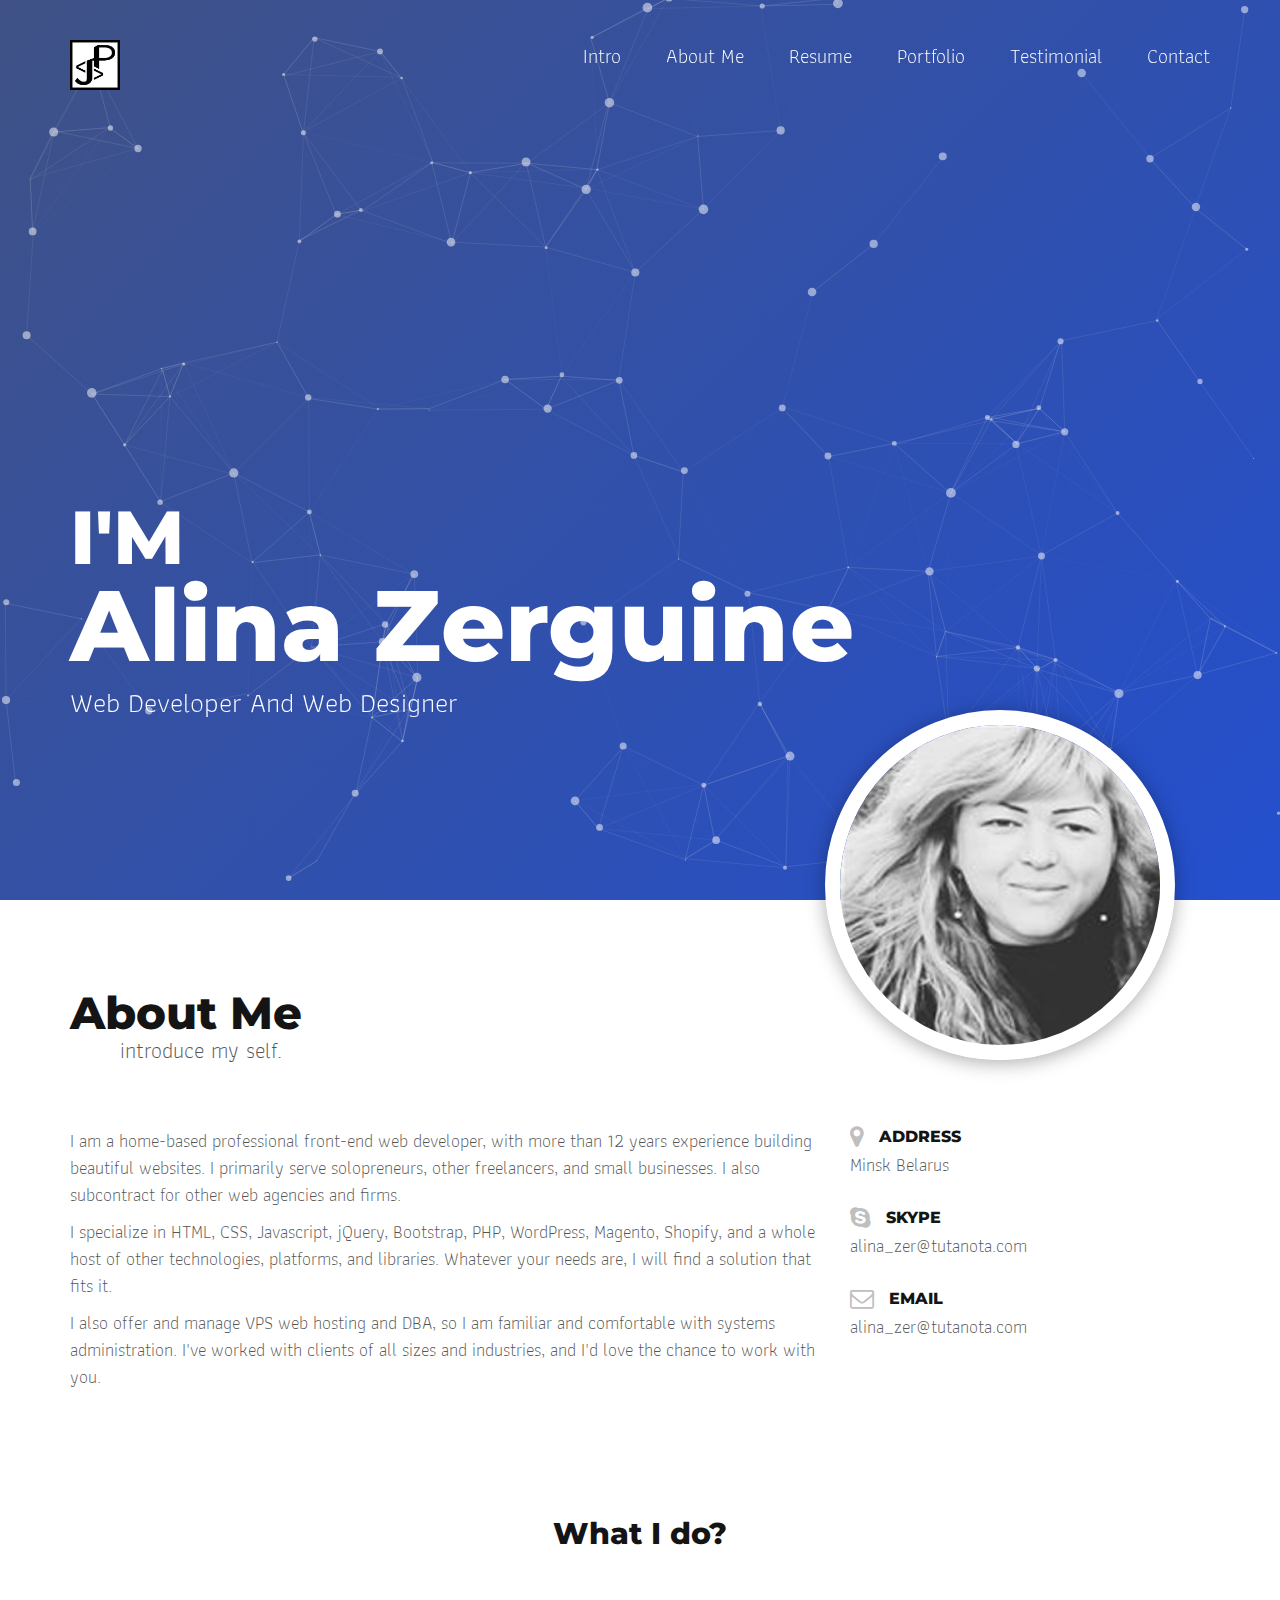
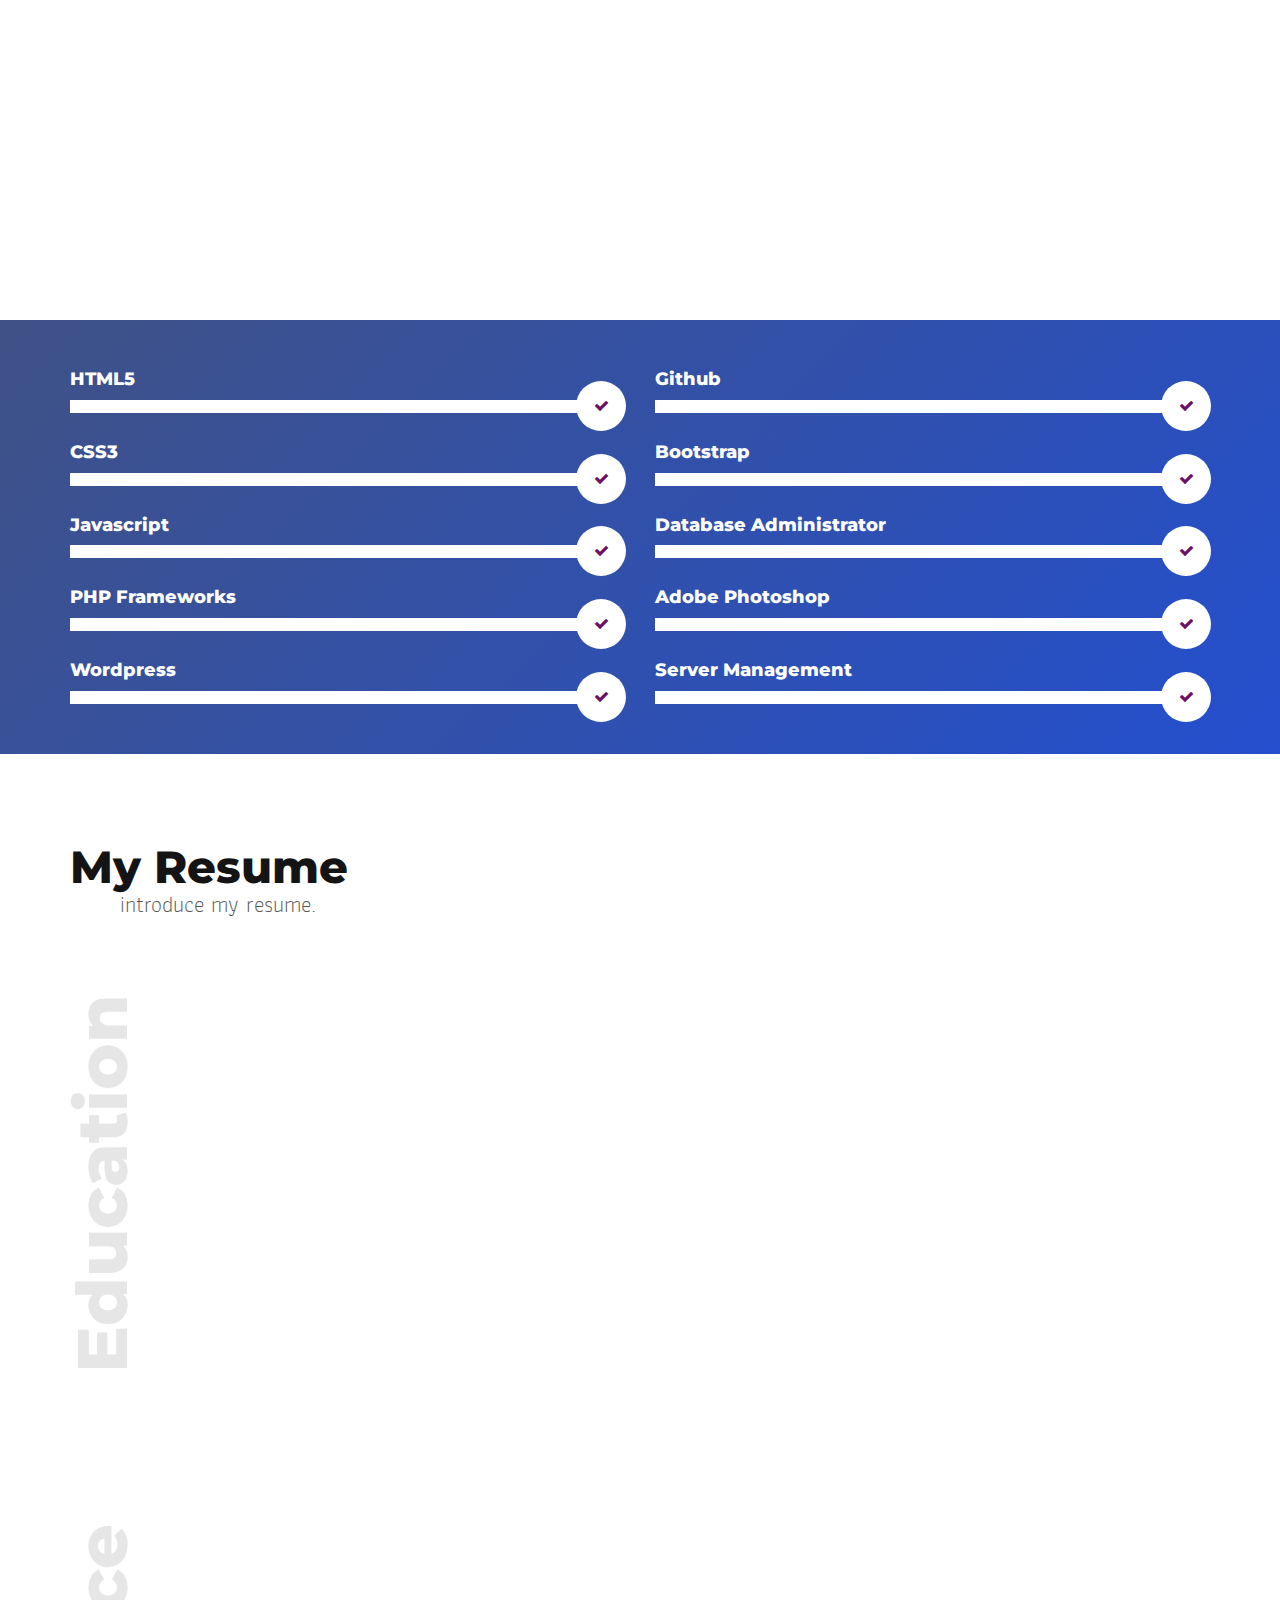
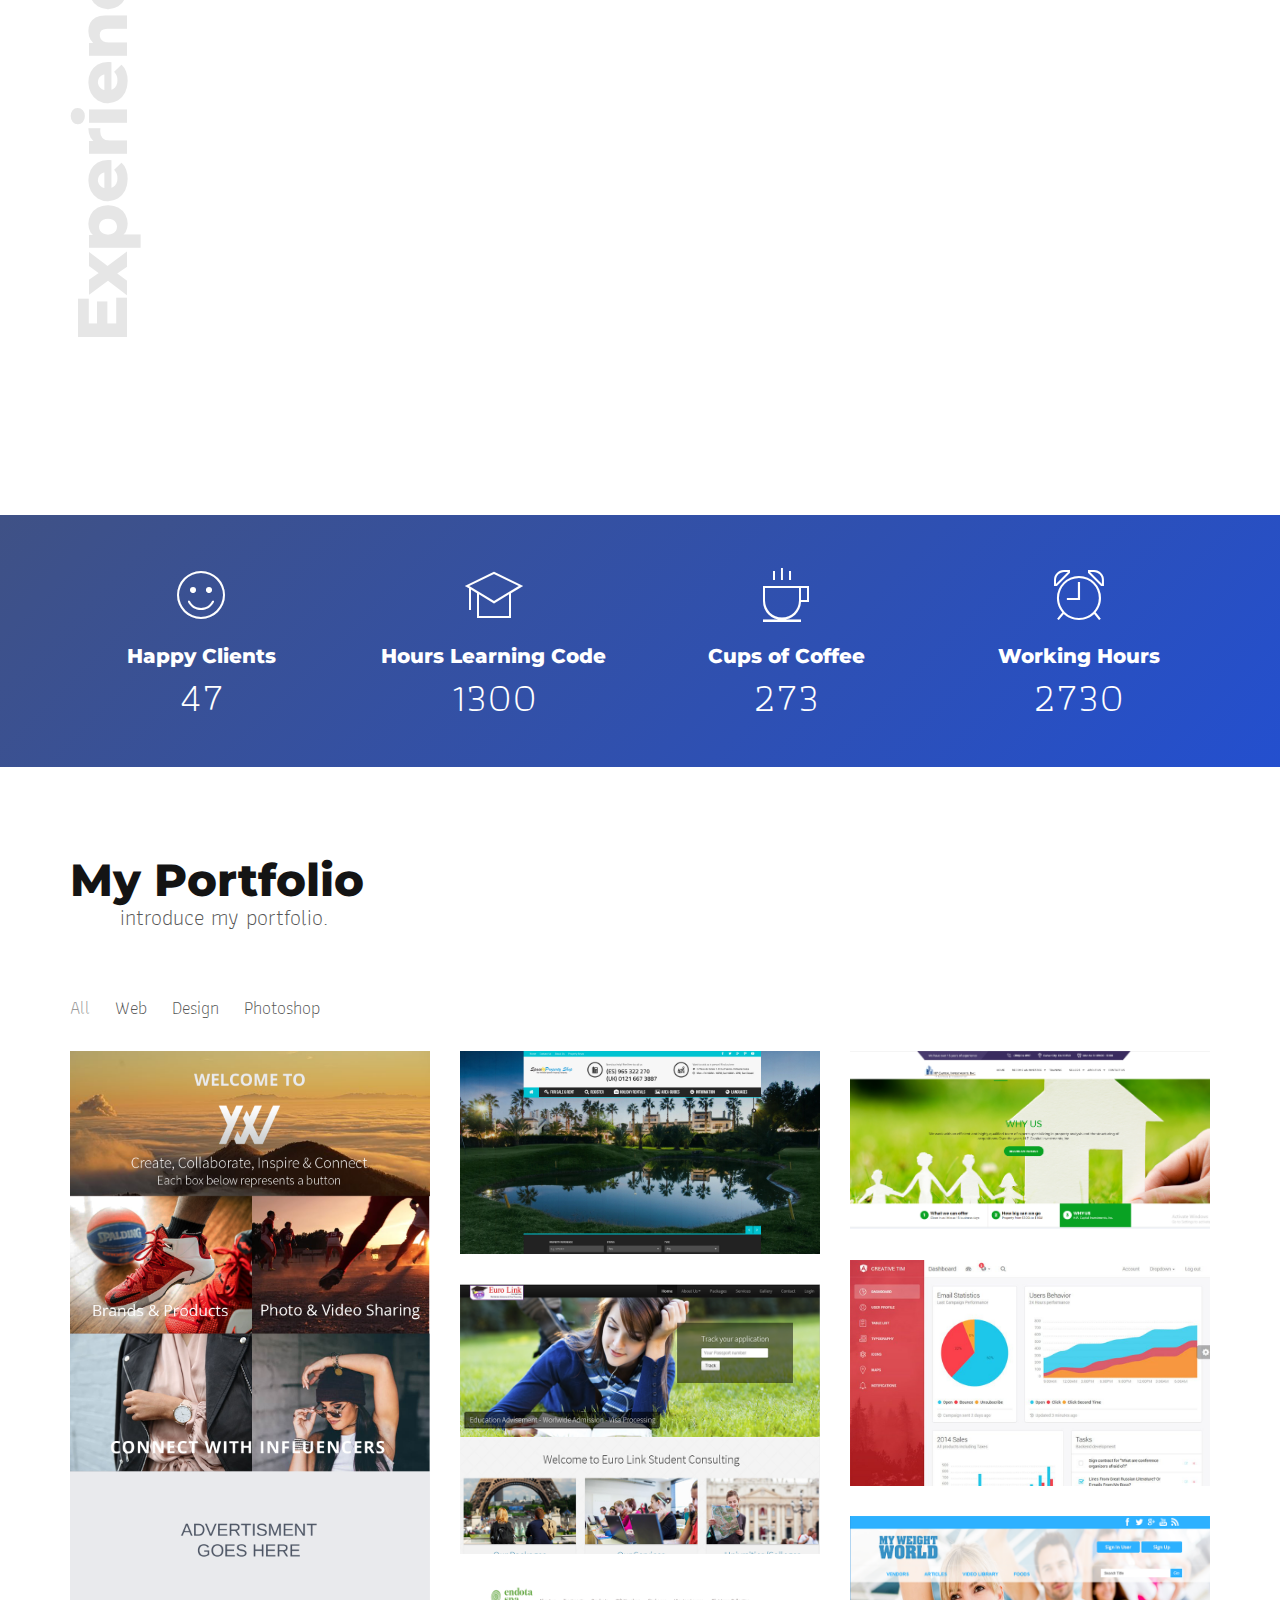
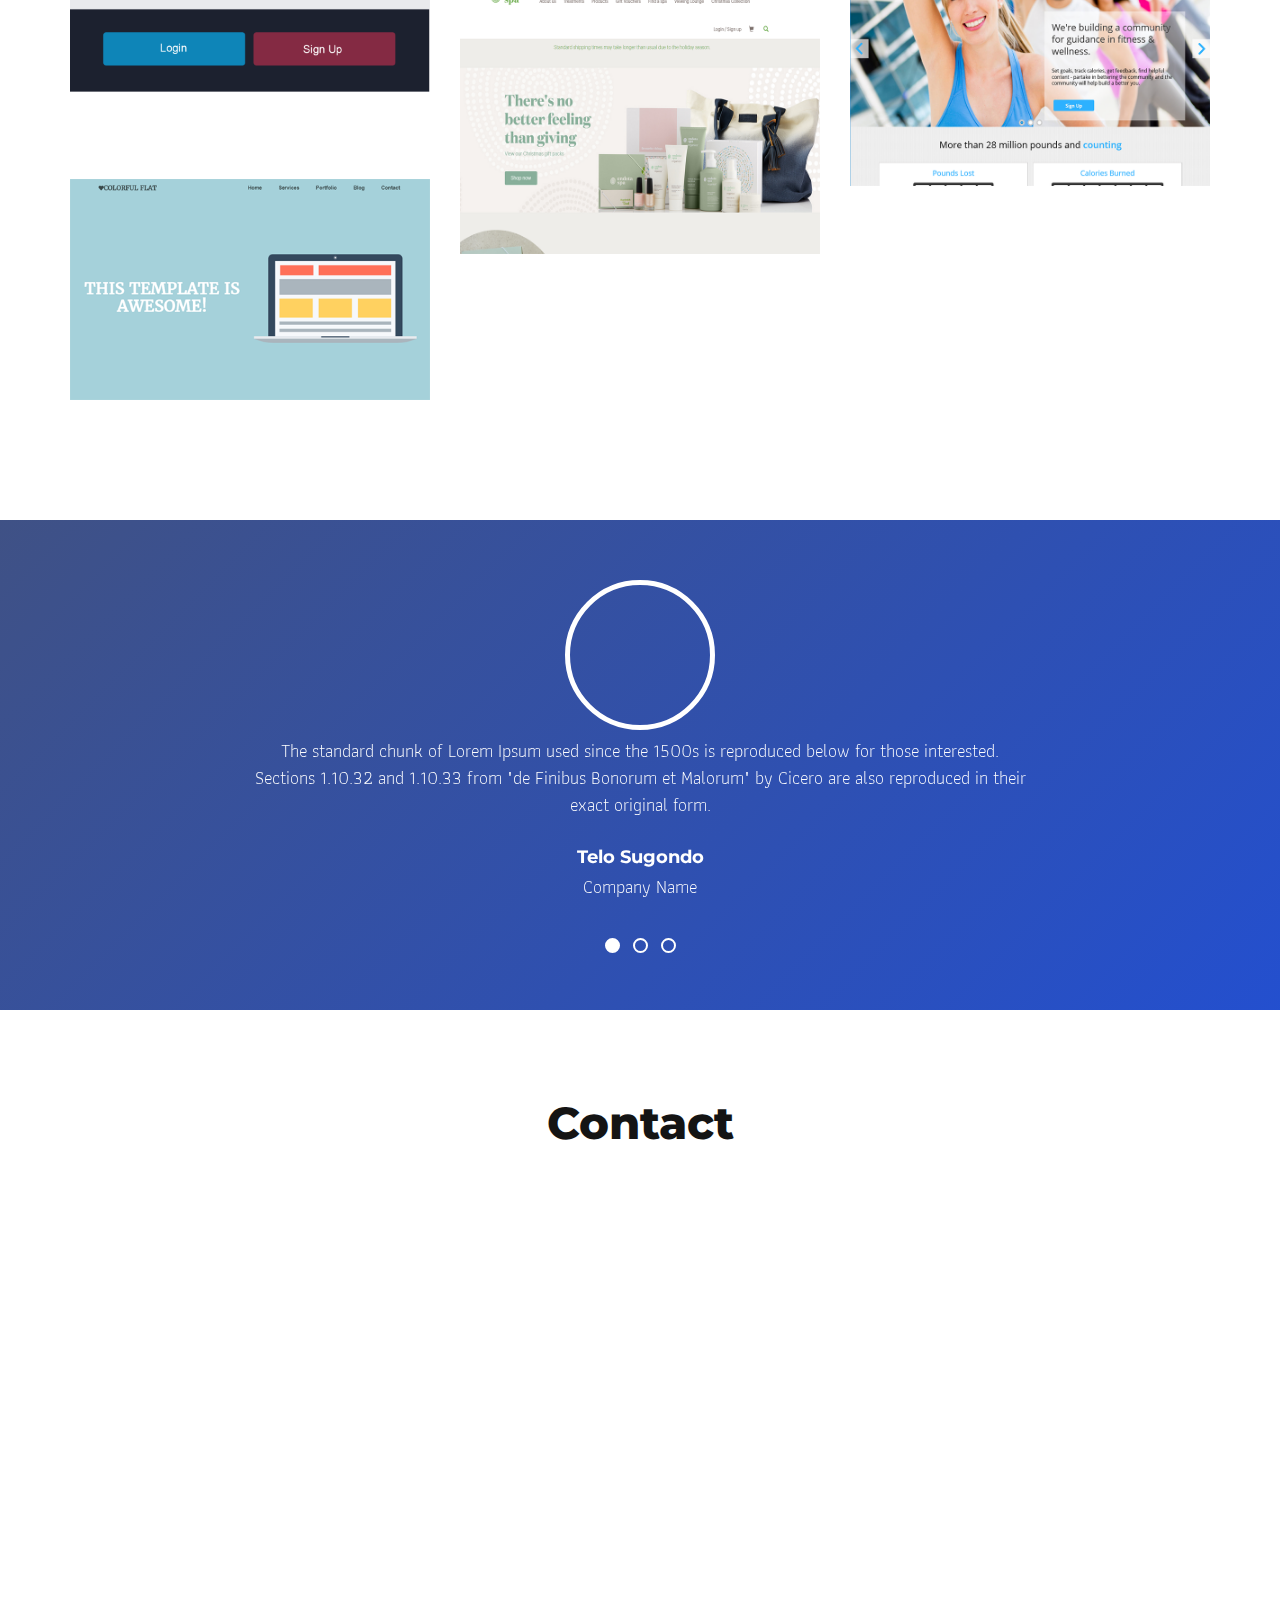
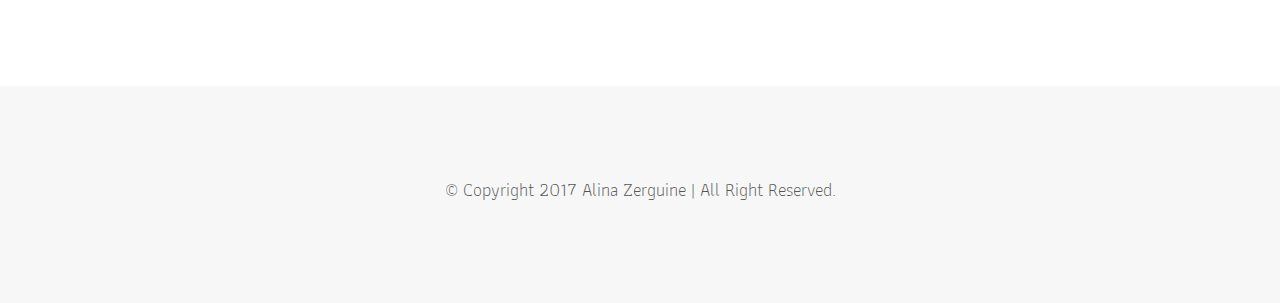
==== commit eb3c324c: "update" ====
--- a/index.html
+++ b/index.html
@@ -1,957 +1,1069 @@
 <!DOCTYPE html>
 <html lang="en">
-    <head>
-  		<!-- Meta -->
-  		<meta charset="utf-8">
-  		<meta http-equiv="X-UA-Compatible" content="IE=edge">
-  		<meta name="author" content="">
-  		<meta name="description" content="">
-  		<meta name="viewport" content="width=device-width, initial-scale=1">
-      <!-- Title -->
-      <title>Web Developer | Jackie Pareja</title>
-      <!-- Font -->
-      <link href="https://fonts.googleapis.com/css?family=Montserrat:600,800" rel="stylesheet">
-      <link href="https://fonts.googleapis.com/css?family=Athiti:300,400" rel="stylesheet">
-      <!-- STYLESHEET -->
-      <!-- Font Icons -->
-      <link rel="stylesheet" type="text/css" href="assets/css/pe-icon-7-stroke.css">
-      <link rel="stylesheet" type="text/css" href="assets/css/font-awesome.min.css">
-      <!-- Bootstrap -->
-      <link rel="stylesheet" type="text/css" href="assets/css/bootstrap.min.css">
-      <!-- Animate -->
-      <link rel="stylesheet" type="text/css" href="assets/css/animate.min.css">
-      <!-- Magnific Popup -->
-      <link rel="stylesheet" type="text/css" href="assets/css/magnific-popup.css">
-      <!-- Owl Carousel -->
-      <link rel="stylesheet" type="text/css" href="assets/css/owl.carousel.css">
-      <!-- Main Css -->
-      <link rel="stylesheet" type="text/css" href="assets/css/style.css">
-     
-
-      <!-- Custom Theme Css -->
-      <link id="theme" rel="stylesheet" type="text/css" href="assets/css/themes/theme-2.css">
-
-       <!-- Custom Css -->
-      <link rel="stylesheet" type="text/css" href="assets/css/custom.css">
-
-      <!-- Favicon -->
-      <link rel="shortcut icon" href="assets/img/jp-logo.jpg"/>
-
-      <!--[if lt IE 9]>
+
+<head>
+    <!-- Meta -->
+    <meta charset="utf-8">
+    <meta http-equiv="X-UA-Compatible" content="IE=edge">
+    <meta name="author" content="">
+    <meta name="description" content="">
+    <meta name="viewport" content="width=device-width, initial-scale=1">
+    <!-- Title -->
+    <title>Web Developer | Jackie Pareja</title>
+    <!-- Font -->
+    <link href="https://fonts.googleapis.com/css?family=Montserrat:600,800" rel="stylesheet">
+    <link href="https://fonts.googleapis.com/css?family=Athiti:300,400" rel="stylesheet">
+    <!-- STYLESHEET -->
+    <!-- Font Icons -->
+    <link rel="stylesheet" type="text/css" href="assets/css/pe-icon-7-stroke.css">
+    <link rel="stylesheet" type="text/css" href="assets/css/font-awesome.min.css">
+    <!-- Bootstrap -->
+    <link rel="stylesheet" type="text/css" href="assets/css/bootstrap.min.css">
+    <!-- Animate -->
+    <link rel="stylesheet" type="text/css" href="assets/css/animate.min.css">
+    <!-- Magnific Popup -->
+    <link rel="stylesheet" type="text/css" href="assets/css/magnific-popup.css">
+    <!-- Owl Carousel -->
+    <link rel="stylesheet" type="text/css" href="assets/css/owl.carousel.css">
+    <!-- Main Css -->
+    <link rel="stylesheet" type="text/css" href="assets/css/style.css">
+
+
+    <!-- Custom Theme Css -->
+    <link id="theme" rel="stylesheet" type="text/css" href="assets/css/themes/theme-2.css">
+
+    <!-- Custom Css -->
+    <link rel="stylesheet" type="text/css" href="assets/css/custom.css">
+
+    <!-- Favicon -->
+    <link rel="shortcut icon" href="assets/img/jp-logo.jpg" />
+
+    <!--[if lt IE 9]>
           <script src="https://oss.maxcdn.com/html5shiv/3.7.2/html5shiv.min.js"></script>
           <script src="https://oss.maxcdn.com/respond/1.4.2/respond.min.js"></script>
       <![endif]-->
-    </head>
-    <body>
-
-        <div class="wrapper">
-
-            <!-- ==================
+</head>
+
+<body>
+
+    <div class="wrapper">
+
+        <!-- ==================
                 Preloader Start
             =============================================================================== -->
-            <div class="wrap-preloader">
-                <div class="preloader">
-                    <div class="lines">
-                        <div class="line line-1"></div>
-                        <div class="line line-2"></div>
-                        <div class="line line-3"></div>
-                    </div>
-                    <div class="loading-text">LOADING</div>
-                </div>
+        <div class="wrap-preloader">
+            <div class="preloader">
+                <div class="lines">
+                    <div class="line line-1"></div>
+                    <div class="line line-2"></div>
+                    <div class="line line-3"></div>
+                </div>
+                <div class="loading-text">LOADING</div>
             </div>
-            <!-- End Preloader -->
-
-            <!-- ==================
+        </div>
+        <!-- End Preloader -->
+
+        <!-- ==================
                 Header & Navigation Start
             =============================================================================== -->
-            <div class="header">
-                <div class="container">
-                    <div class="logo">
-                        <h3><a href="#"><img id="jpLogo" src="assets/img/jp-logo.jpg"></a></h3>
-                    </div>
-                    <div class="menu_mobile">
-                        <a href="index.html" class="mobile">
-                            <i class="fa fa-bars"></i>
-                        </a>
-                    </div>
-                    <div class="menu">
-                        <a href="#" class="close_mob"><i class="fa fa-remove"></i></a>
-                        <div class="box-menu">
-                            <ul>
-                                <li><a href="#intro" class="smoth-scroll">Intro</a></li>
-                                <li><a href="#about" class="smoth-scroll">About Me</a></li>
-                                <li><a href="#resume" class="smoth-scroll">Resume</a></li>
-                                <li><a href="#portfolio" class="smoth-scroll">Portfolio</a></li>
-                                <li><a href="#testimonial" class="smoth-scroll">Testimonial</a></li>
-                                <li><a href="#contact" class="smoth-scroll">Contact</a></li>
-                            </ul>
-                        </div>
+        <div class="header">
+            <div class="container">
+                <div class="logo">
+                    <h3>
+                        <a href="#"><img id="jpLogo" src="assets/img/jp-logo.jpg"></a>
+                    </h3>
+                </div>
+                <div class="menu_mobile">
+                    <a href="index.html" class="mobile">
+                        <i class="fa fa-bars"></i>
+                    </a>
+                </div>
+                <div class="menu">
+                    <a href="#" class="close_mob"><i class="fa fa-remove"></i></a>
+                    <div class="box-menu">
+                        <ul>
+                            <li><a href="#intro" class="smoth-scroll">Intro</a></li>
+                            <li><a href="#about" class="smoth-scroll">About Me</a></li>
+                            <li><a href="#resume" class="smoth-scroll">Resume</a></li>
+                            <li><a href="#portfolio" class="smoth-scroll">Portfolio</a></li>
+                            <li><a href="#testimonial" class="smoth-scroll">Testimonial</a></li>
+                            <li><a href="#contact" class="smoth-scroll">Contact</a></li>
+                        </ul>
                     </div>
                 </div>
             </div>
-            <!-- End Header & Navigation -->
-
-            <!-- ==================
+        </div>
+        <!-- End Header & Navigation -->
+
+        <!-- ==================
                 Section Intro Start
             =============================================================================== -->
-            <section id="intro" class="intro gradient" data-stellar-background-ratio="0.6" style="background-image: url('http://placehold.it/1280x800');">
-                <div id="particles-js"></div>
-                <div class="container">
-                    <div class="text-intro">
-                        <div class="inner-text-intro">
-
-                            <!-- Your Name -->
-                            <h2>I'M</h2>
-                            <h1>Jackie Pareja</h1>
-
-                            <!-- Your Passion -->
-                            <p>Web Developer And Web Designer</p>
-
-                            <!-- Your Social Media -->
-                            <div class="social">
-                                <a href="https://www.linkedin.com/in/jparej/"  target="_blank" class="linkedin"><i class="fa fa-linkedin"></i></a>
-                                <a href="https://github.com/jackiepareja"  target="_blank" class="github"><i class="fa fa-github"></i></a>
-                                <a href="https://codepen.io/jackiepaer/"  target="_blank" class="codepen"><i class="fa fa-codepen"></i></a>
-                            </div>
-
-                        </div>
-                    </div>
-                </div>
-            </section>
-            <!-- End Section Intro -->
-
-            <!-- ==================
+        <section id="intro" class="intro gradient" data-stellar-background-ratio="0.6" style="background-image: url('http://placehold.it/1280x800');">
+            <div id="particles-js"></div>
+            <div class="container">
+                <div class="text-intro">
+                    <div class="inner-text-intro">
+
+                        <!-- Your Name -->
+                        <h2>I'M</h2>
+                        <h1>Alina Zerguine</h1>
+
+                        <!-- Your Passion -->
+                        <p>Web Developer And Web Designer</p>
+
+                        <!-- Your Social Media -->
+                        <!--<div class="social">
+                            <a href="https://www.linkedin.com/in/jparej/" target="_blank" class="linkedin"><i class="fa fa-linkedin"></i></a>
+                            <a href="https://github.com/jackiepareja" target="_blank" class="github"><i class="fa fa-github"></i></a>
+                            <a href="https://codepen.io/jackiepaer/" target="_blank" class="codepen"><i class="fa fa-codepen"></i></a>
+                        </div>-->
+
+                    </div>
+                </div>
+            </div>
+        </section>
+        <!-- End Section Intro -->
+
+        <!-- ==================
                 Section About Start
             =============================================================================== -->
-            <section id="about" class="section about">
-                <div class="container">
-
-                    <!-- About Image -->
-                    <div class="img-about">
-                        <img src="assets/img/linkedin.png" alt="Jackie Pareja, Web Developer" />
-                    </div>
-
-                    <div class="title-section">
-                        <h2>About Me</h2>
-                        <p>introduce my self.</p>
-                    </div>
-                    <div class="main-section">
+        <section id="about" class="section about">
+            <div class="container">
+
+                <!-- About Image -->
+                <div class="img-about">
+                    <img src="assets/img/Alina.png" alt="Jackie Pareja, Web Developer" style="width:100%" />
+                </div>
+
+                <div class="title-section">
+                    <h2>About Me</h2>
+                    <p>introduce my self.</p>
+                </div>
+                <div class="main-section">
+                    <div class="row">
+
+                        <!-- About Story -->
+                        <div class="col-md-8 col-sm-8 story">
+                            <p>I am a home-based professional front-end web developer, with more than 12 years experience building beautiful websites. I primarily serve solopreneurs, other freelancers, and small businesses. I also subcontract for other web
+                                agencies and firms.</p>
+                            <p> I specialize in HTML, CSS, Javascript, jQuery, Bootstrap, PHP, WordPress, Magento, Shopify, and a whole host of other technologies, platforms, and libraries. Whatever your needs are, I will find a solution that fits it.</p>
+                            <p>I also offer and manage VPS web hosting and DBA, so I am familiar and comfortable with systems administration. I've worked with clients of all sizes and industries, and I'd love the chance to work with you.</p>
+                            <br>
+
+                            <!-- Link Download Your CV -->
+                            <!--<a href="#resume.pdf" class="button-alone" download><i class="fa fa-download"></i> Download Resume</a>-->
+
+                        </div>
+
+                        <!-- About Contact Info -->
+                        <div class="col-md-4 col-sm-4 info">
+                            <ul>
+
+                                <!-- About Info Address -->
+                                <li>
+                                    <h3><i class="fa fa-map-marker"></i> ADDRESS</h3>
+                                    <p>Minsk Belarus</p>
+                                </li>
+
+                                <!-- About Info Phone Number -->
+                                <li>
+                                    <h3><i class="fa fa-skype"></i> SKYPE</h3>
+                                    <p>alina_zer@tutanota.com</p>
+                                </li>
+
+                                <!-- About Info Email -->
+                                <li>
+                                    <h3><i class="fa fa-envelope-o"></i> EMAIL</h3>
+                                    <p>alina_zer@tutanota.com</p>
+                                </li>
+
+                            </ul>
+                        </div>
+                    </div>
+                    <div class="services">
+                        <h2>What I do?</h2>
+
                         <div class="row">
 
-                            <!-- About Story -->
-                            <div class="col-md-8 col-sm-8 story">
-                                <p>I eat, sleep and code. I'm obsessed with building elegant and minimalist apps while adding efficient functionality.</p>
-                                <p> My speciality is frontend web development, and I utilize HTML5, CSS3, JavaScript, Twitter Bootstrap and so much more to get you the right user interface and experience layout that you need.</p>
-                                <p>I love what I do, and I strive to be great in doing so. While not doing frontend development, I enjoy building text-based rpg games, cooking, building furniture and spending time with my labs, Sora & Autumn.</p>
-                                <br>
-
-                                <!-- Link Download Your CV -->
-                                <a href="#resume.pdf" class="button-alone" download><i class="fa fa-download"></i> Download Resume</a>
-
-                            </div>
-
-                            <!-- About Contact Info -->
-                            <div class="col-md-4 col-sm-4 info">
-                                <ul>
-
-                                    <!-- About Info Address -->
-                                    <li>
-                                        <h3><i class="fa fa-map-marker"></i> ADDRESS</h3>
-                                        <p>San Francisco, CA</p>
-                                    </li>
-
-                                    <!-- About Info Phone Number -->
-                                    <li>
-                                        <h3><i class="fa fa-phone"></i> PHONE NUMBER</h3>
-                                        <p>650 826 7435</p>
-                                    </li>
-
-                                    <!-- About Info Email -->
-                                    <li>
-                                        <h3><i class="fa fa-envelope-o"></i> EMAIL</h3>
-                                        <p>jaxpaer@gmail.com</p>
-                                    </li>
-
-                                </ul>
-                            </div>
-                        </div>
-                        <div class="services">
-                            <h2>What I do?</h2>
-
-                            <div class="row">
-
-                                <!-- Service Box -->
-                                <div class="col-md-3 col-sm-6 box-service wow fadeInUp" data-wow-delay="0.2s">
-
-                                    <!-- Service Icon -->
-                                    <div class="icon-service">
-                                        <span class="pe-7s-browser"></span>
-                                    </div>
-
-                                    <!-- Service Name -->
-                                    <h3>Web Design</h3>
-
-                                    <!-- Service Description -->
-                                    <p>I create beautiful and functional websites from scratch or from bootstrap templates.</p>
-
-                                </div>
-
-                                <!-- Service Box -->
-                                <div class="col-md-3 col-sm-6 box-service wow fadeInUp" data-wow-delay="0.4s">
-
-                                    <!-- Service Icon -->
-                                    <div class="icon-service">
-                                        <span class="pe-7s-monitor"></span>
-                                    </div>
-
-                                    <!-- Service Name -->
-                                    <h3>Responsive Layout</h3>
-
-                                    <!-- Service Description -->
-                                    <p>Websites that look great on desktop, tablet and mobile.</p>
-
-                                </div>
-
-                                <!-- Service Box -->
-                                <div class="col-md-3 col-sm-6 box-service wow fadeInUp" data-wow-delay="0.6s">
-
-                                    <!-- Service Icon -->
-                                    <div class="icon-service">
-                                        <span class="pe-7s-display2"></span>
-                                    </div>
-
-                                    <!-- Service Name -->
-                                    <h3>Clean Code</h3>
-
-                                    <!-- Service Description -->
-                                    <p>Best practices and succinct lines of code for faster page load times.</p>
-
-                                </div>
-
-                                <!-- Service Box -->
-                                <div class="col-md-3 col-sm-6 box-service wow fadeInUp" data-wow-delay="0.8s">
-
-                                    <!-- Service Icon -->
-                                    <div class="icon-service">
-                                        <span class="pe-7s-cup"></span>
-                                    </div>
-
-                                    <!-- Service Name -->
-                                    <h3>UI/UX Design</h3>
-
-                                    <!-- Service Description -->
-                                    <p>Designs that pop and are innovative!.</p>
-
-                                </div>
-                            </div>
-                        </div>
-                    </div>
-                </div>
-            </section>
-            <!-- End Section About -->
-
-            <!-- ==================
+                            <!-- Service Box -->
+                            <div class="col-md-3 col-sm-6 box-service wow fadeInUp" data-wow-delay="0.2s">
+
+                                <!-- Service Icon -->
+                                <div class="icon-service">
+                                    <span class="pe-7s-browser"></span>
+                                </div>
+
+                                <!-- Service Name -->
+                                <h3>Web Design</h3>
+
+                                <!-- Service Description -->
+                                <p>I create beautiful and functional websites from scratch or from templates.</p>
+
+                            </div>
+
+                            <!-- Service Box -->
+                            <div class="col-md-3 col-sm-6 box-service wow fadeInUp" data-wow-delay="0.4s">
+
+                                <!-- Service Icon -->
+                                <div class="icon-service">
+                                    <span class="pe-7s-monitor"></span>
+                                </div>
+
+                                <!-- Service Name -->
+                                <h3>Responsive Layout</h3>
+
+                                <!-- Service Description -->
+                                <p>Websites that look great on desktop, tablet and mobile.</p>
+
+                            </div>
+
+                            <!-- Service Box -->
+                            <div class="col-md-3 col-sm-6 box-service wow fadeInUp" data-wow-delay="0.6s">
+
+                                <!-- Service Icon -->
+                                <div class="icon-service">
+                                    <span class="pe-7s-display2"></span>
+                                </div>
+
+                                <!-- Service Name -->
+                                <h3>Clean Code</h3>
+
+                                <!-- Service Description -->
+                                <p>Best practices and succinct lines of code for faster page load times.</p>
+
+                            </div>
+
+                            <!-- Service Box -->
+                            <div class="col-md-3 col-sm-6 box-service wow fadeInUp" data-wow-delay="0.8s">
+
+                                <!-- Service Icon -->
+                                <div class="icon-service">
+                                    <span class="pe-7s-cup"></span>
+                                </div>
+
+                                <!-- Service Name -->
+                                <h3>UI/UX Design</h3>
+
+                                <!-- Service Description -->
+                                <p>Designs that pop and are innovative!.</p>
+
+                            </div>
+                        </div>
+                    </div>
+                </div>
+            </div>
+        </section>
+        <!-- End Section About -->
+
+        <!-- ==================
                 Section Skills Start
             =============================================================================== -->
-            <section id="skills" class="section skills gradient">
-                <div class="container">
-                    <div class="row">
-                        <div class="col-md-6 col-sm-6 skills-list">
-
-                            <!-- Your Skill Name -->
-                            <h3 class="skills-name">HTML5</h3>
-
-                            <div class="skills-progress" data-progress="100">
-                                <div class="skill-bar-inner"></div>
-
-                                <!-- Your Skill Value -->
-                                <span><i class="fa fa-check" aria-hidden="true"></i></span>
-
-                            </div>
-
-                            <!-- Your Skill Name -->
-                            <h3 class="skills-name">CSS3</h3>
-
-                            <div class="skills-progress" data-progress="100">
-                                <div class="skill-bar-inner"></div>
-
-                                <!-- Your Skill Value -->
-                                <span><i class="fa fa-check" aria-hidden="true"></i></span>
-
-                            </div>
-
-                            <!-- Your Skill Name -->
-                            <h3 class="skills-name">Javascript</h3>
-
-                            <div class="skills-progress" data-progress="100">
-                                <div class="skill-bar-inner"></div>
-
-                                <!-- Your Skill Value -->
-                                <span><i class="fa fa-check" aria-hidden="true"></i></span>
-
-                            </div>
-
-                                  <!-- Your Skill Name -->
-                            <h3 class="skills-name">Java</h3>
-
-                            <div class="skills-progress" data-progress="100">
-                                <div class="skill-bar-inner"></div>
-
-                                <!-- Your Skill Value -->
-                                <span><i class="fa fa-check" aria-hidden="true"></i></span>
-
-                            </div>
-
-                                  <!-- Your Skill Name -->
-                            <h3 class="skills-name">Git</h3>
-
-                            <div class="skills-progress" data-progress="100">
-                                <div class="skill-bar-inner"></div>
-
-                                <!-- Your Skill Value -->
-                                <span><i class="fa fa-check" aria-hidden="true"></i></span>
-
-                            </div>
-                        </div>
-
-                        
-                        <div class="col-md-6 col-sm-6 skills-list">
-
-                            <!-- Your Skill Name -->
-                            <h3 class="skills-name">Github</h3>
-
-                            <div class="skills-progress" data-progress="100">
-                                <div class="skill-bar-inner"></div>
-
-                                <!-- Your Skill Value -->
-                                <span><i class="fa fa-check" aria-hidden="true"></i></span>
-
-                            </div>
-
-                            <!-- Your Skill Name -->
-                            <h3 class="skills-name">Bootstrap</h3>
-
-                            <div class="skills-progress" data-progress="100">
-                                <div class="skill-bar-inner"></div>
-
-                                <!-- Your Skill Value -->
-                                <span><i class="fa fa-check" aria-hidden="true"></i></span>
-
-                            </div>
-
-                            <!-- Your Skill Name -->
-                            <h3 class="skills-name">Adobe Illustrator</h3>
-
-                            <div class="skills-progress" data-progress="100">
-                                <div class="skill-bar-inner"></div>
-
-                                <!-- Your Skill Value -->
-                                <span><i class="fa fa-check" aria-hidden="true"></i></span>
-
-                            </div>
-
-                            <!-- Your Skill Name -->
-                            <h3 class="skills-name">Adobe Photoshop</h3>
-
-                            <div class="skills-progress" data-progress="100">
-                                <div class="skill-bar-inner"></div>
-
-                                <!-- Your Skill Value -->
-                                <span><i class="fa fa-check" aria-hidden="true"></i></span>
-
-                            </div>
-
-                               <!-- Your Skill Name -->
-                            <h3 class="skills-name">Adobe InDesign</h3>
-
-                            <div class="skills-progress" data-progress="100">
-                                <div class="skill-bar-inner"></div>
-
-                                <!-- Your Skill Value -->
-                                <span><i class="fa fa-check" aria-hidden="true"></i></span>
-
-                            </div>
-
-                         
-
-                        </div>
-                    </div>
-                </div>
-            </section>
-            <!-- End Section Skills -->
-
-            <!-- ==================
+        <section id="skills" class="section skills gradient">
+            <div class="container">
+                <div class="row">
+                    <div class="col-md-6 col-sm-6 skills-list">
+
+                        <!-- Your Skill Name -->
+                        <h3 class="skills-name">HTML5</h3>
+
+                        <div class="skills-progress" data-progress="100">
+                            <div class="skill-bar-inner"></div>
+
+                            <!-- Your Skill Value -->
+                            <span><i class="fa fa-check" aria-hidden="true"></i></span>
+
+                        </div>
+
+                        <!-- Your Skill Name -->
+                        <h3 class="skills-name">CSS3</h3>
+
+                        <div class="skills-progress" data-progress="100">
+                            <div class="skill-bar-inner"></div>
+
+                            <!-- Your Skill Value -->
+                            <span><i class="fa fa-check" aria-hidden="true"></i></span>
+
+                        </div>
+
+                        <!-- Your Skill Name -->
+                        <h3 class="skills-name">Javascript</h3>
+
+                        <div class="skills-progress" data-progress="100">
+                            <div class="skill-bar-inner"></div>
+
+                            <!-- Your Skill Value -->
+                            <span><i class="fa fa-check" aria-hidden="true"></i></span>
+
+                        </div>
+
+                        <!-- Your Skill Name -->
+                        <h3 class="skills-name">PHP Frameworks</h3>
+
+                        <div class="skills-progress" data-progress="100">
+                            <div class="skill-bar-inner"></div>
+
+                            <!-- Your Skill Value -->
+                            <span><i class="fa fa-check" aria-hidden="true"></i></span>
+
+                        </div>
+
+                        <!-- Your Skill Name -->
+                        <h3 class="skills-name">Wordpress</h3>
+
+                        <div class="skills-progress" data-progress="100">
+                            <div class="skill-bar-inner"></div>
+
+                            <!-- Your Skill Value -->
+                            <span><i class="fa fa-check" aria-hidden="true"></i></span>
+
+                        </div>
+                    </div>
+
+
+                    <div class="col-md-6 col-sm-6 skills-list">
+
+                        <!-- Your Skill Name -->
+                        <h3 class="skills-name">Github</h3>
+
+                        <div class="skills-progress" data-progress="100">
+                            <div class="skill-bar-inner"></div>
+
+                            <!-- Your Skill Value -->
+                            <span><i class="fa fa-check" aria-hidden="true"></i></span>
+
+                        </div>
+
+                        <!-- Your Skill Name -->
+                        <h3 class="skills-name">Bootstrap</h3>
+
+                        <div class="skills-progress" data-progress="100">
+                            <div class="skill-bar-inner"></div>
+
+                            <!-- Your Skill Value -->
+                            <span><i class="fa fa-check" aria-hidden="true"></i></span>
+
+                        </div>
+
+                        <!-- Your Skill Name -->
+                        <h3 class="skills-name">Database Administrator</h3>
+
+                        <div class="skills-progress" data-progress="100">
+                            <div class="skill-bar-inner"></div>
+
+                            <!-- Your Skill Value -->
+                            <span><i class="fa fa-check" aria-hidden="true"></i></span>
+
+                        </div>
+
+                        <!-- Your Skill Name -->
+                        <h3 class="skills-name">Adobe Photoshop</h3>
+
+                        <div class="skills-progress" data-progress="100">
+                            <div class="skill-bar-inner"></div>
+
+                            <!-- Your Skill Value -->
+                            <span><i class="fa fa-check" aria-hidden="true"></i></span>
+
+                        </div>
+
+                        <!-- Your Skill Name -->
+                        <h3 class="skills-name">Server Management</h3>
+
+                        <div class="skills-progress" data-progress="100">
+                            <div class="skill-bar-inner"></div>
+
+                            <!-- Your Skill Value -->
+                            <span><i class="fa fa-check" aria-hidden="true"></i></span>
+
+                        </div>
+
+
+
+                    </div>
+                </div>
+            </div>
+        </section>
+        <!-- End Section Skills -->
+
+        <!-- ==================
                 Section Resume Start
             =============================================================================== -->
-            <section id="resume" class="section resume">
-                <div class="container">
-                    <div class="title-section">
-                        <h2>My Resume</h2>
-                        <p>introduce my resume.</p>
-                    </div>
-                    <div class="content-section">
-                        <div class="box_timeline_resume">
-                            <h3>Education</h3>
-                            <div class="timeline_resume">
-
-                                <!-- Resume List -->
-                                <div class="list_resume wow fadeInUp" data-wow-delay="0.2s">
-
-                                    <!-- Resume Years ( from -to ) -->
-                                    <div class="years">2016 to Present</div>
-
-                                    <!-- Resume School -->
-                                    <h1>Udemy</h1>
-
-                                    <!-- Resume Description -->
-                                    <p>I've been taking online courses from Udemy in JavaScript, WordPress Development, Adobe Products, UI & UX Design, Bootstrap and Ruby on Rails Developer courses. I'm consistently expanding my knowledge in frontend and backend development in the tech industry.</p>
-
-                                </div>
-
-                                <!-- Resume List -->
-                                <div class="list_resume wow fadeInUp" data-wow-delay="0.4s">
-
-                                    <!-- Resume Years ( from -to ) -->
-                                    <div class="years">2017 to 2018</div>
-
-                                    <!-- Resume School -->
-                                    <h1>Codify Academy</h1>
-
-                                    <!-- Resume Description -->
-                                    <p>Codify Academy specializes in a structured learning environment in Frontend Development. The course was a 16 week program that required 40 hours of coding time outside of class. It honed my skills in HTML and CSS while developed best practices in JavaScript and more.</p>
-
-                                </div>
-
-                                <!-- Resume List -->
-                                <div class="list_resume wow fadeInUp" data-wow-delay="0.6s">
-
-                                    <!-- Resume Years ( from -to ) -->
-                                    <div class="years">2007 to 2013</div>
-
-                                    <!-- Resume School -->
-                                    <h1>San Francisco State University</h1>
-
-                                    <!-- Resume Description -->
-                                    <p>I was the President & Treasurer of the Jumpstart Student Organization and I recruited and networked with SFSU students to be a part of AmeriCorps SFSU. I managed fundraisers from prominent organizations and foundations such as the NBA and MLB.</p>
-
-                                </div>
-
-                            </div>
-                        </div>
-
-                        <div class="box_timeline_resume">
-                            <h3>Experience</h3>
-                            <div class="timeline_resume">
-
-                                <!-- Resume List -->
-                                <div class="list_resume wow fadeInUp" data-wow-delay="0.2s">
-
-                                    <!-- Resume Years ( from -to ) -->
-                                    <div class="years">2017 - Present</div>
-
-                                    <!-- Resume Company -->
-                                    <h1>Front End Developer, Piexes Business & Marketing Solutions</h1>
-
-                                    <!-- Resume Description -->
-                                    <p>I design and build responsive and functional websites for businesses, non-profit organizations, freelancers and more. I also provide consult in User Behavior, Google Analytics, Search Engine Optimization, and Social Media Marketing. </p>
-
-                                </div>
-
-                                <!-- Resume List -->
-                                <div class="list_resume wow fadeInUp" data-wow-delay="0.4s">
-
-                                    <!-- Resume Years ( from -to ) -->
-                                    <div class="years">2013 - Present</div>
-
-                                    <!-- Resume Company -->
-                                    <h1>Behavior Specialist,  Gatepath | Gateway | HCSD </h1>
-
-                                    <!-- Resume Description -->
-                                    <p>I take data and assist in measuring and analyzing behavior through  the strategies and practices of Applied Behavior Analysis. I implement functional behavior analysis tests, modify environments, dialogue, and reactive behavior with the purpose of strengthening or weakening changes in children in the autism spectrum.</p>
-
-                                </div>
-
-                                <!-- Resume List -->
-                                <div class="list_resume wow fadeInUp" data-wow-delay="0.6s">
-
-                                    <!-- Resume Years ( from -to ) -->
-                                    <div class="years">2012 - 2013</div>
-
-                                    <!-- Resume Company -->
-                                    <h1>Senior Program Assistant, Jumpstart for Young Children</h1>
-
-                                    <!-- Resume Description -->
-                                    <p>I developed data-tracking processes in logging timesheets, AmeriCorps user files, audit reports and more to improve workflow and productivity. I facilitated family liaison meetings to train over 123 AmeriCorps members in teacher-parent dialogue and communication. </p>
-
-                                </div>
-
-                            </div>
-                        </div>
-                    </div>
-                </div>
-            </section>
-            <!-- End Section Skills -->
-
-            <!-- ==================
+        <section id="resume" class="section resume">
+            <div class="container">
+                <div class="title-section">
+                    <h2>My Resume</h2>
+                    <p>introduce my resume.</p>
+                </div>
+                <div class="content-section">
+                    <div class="box_timeline_resume">
+                        <h3>Education</h3>
+                        <div class="timeline_resume">
+
+                            <!-- Resume List -->
+                            <div class="list_resume wow fadeInUp" data-wow-delay="0.2s">
+
+                                <!-- Resume Years ( from -to ) -->
+                                <div class="years">2005 to 2007</div>
+
+                                <!-- Resume School -->
+                                <h1>Bachelor of Arts (B.A.), Intership Marketing Communication | Design Academy Eindhoven</h1>
+
+                                <!-- Resume Description -->
+                                <p>I've been taking online courses from Academy in JavaScript, WordPress Development, Adobe Products, UI & UX Design, Bootstrap and PHP Developer courses. I'm consistently expanding my knowledge in frontend and backend development
+                                    in the tech industry.</p>
+
+                            </div>
+
+                            <!-- Resume List -->
+                            <div class="list_resume wow fadeInUp" data-wow-delay="0.4s">
+
+                                <!-- Resume Years ( from -to ) -->
+                                <div class="years">2002 to 2005</div>
+
+                                <!-- Resume School -->
+                                <h1>Bachelor of Fine Arts (B.F.A.), Graphic Design and Computer Science | Moscow institute of electronics and mathematics</h1>
+
+                                <!-- Resume Description -->
+                                <p>Have been mastering Web Development for years.</p>
+
+                            </div>
+
+                            <!-- Resume List -->
+                            <div class="list_resume wow fadeInUp" data-wow-delay="0.6s">
+
+                                <!-- Resume Years ( from -to ) -->
+                                <div class="years">1990 to 2002</div>
+
+                                <!-- Resume School -->
+                                <h1>Bachelor of Commerce (B.Com.) | Школа №15</h1>
+
+                                <!-- Resume Description -->
+                                <p>Ecommerce Manager</p>
+
+                            </div>
+
+                        </div>
+                    </div>
+
+                    <div class="box_timeline_resume">
+                        <h3>Experience</h3>
+                        <div class="timeline_resume">
+
+                            <!-- Resume List -->
+                            <div class="list_resume wow fadeInUp" data-wow-delay="0.2s">
+
+                                <!-- Resume Years ( from -to ) -->
+                                <div class="years">2014 - Present</div>
+
+                                <!-- Resume Company -->
+                                <h1>Front/Back End Developer, Designer </h1>
+
+                                <!-- Resume Description -->
+                                <p>I design and build responsive and functional websites for businesses, non-profit organizations, freelancers and more. I also provide consult in User Behavior, Google Analytics, Search Engine Optimization, and Social Media
+                                    Marketing. </p>
+
+                            </div>
+
+                            <!-- Resume List -->
+                            <div class="list_resume wow fadeInUp" data-wow-delay="0.4s">
+
+                                <!-- Resume Years ( from -to ) -->
+                                <div class="years">2008 - 2014</div>
+
+                                <!-- Resume Company -->
+                                <h1>Creation of a site of regional studies | Department of tourism of Polotsk city executive committee</h1>
+
+                                <!-- Resume Description -->
+                                <p>Creation the original-breadboard model, design of a logo, site imposition, use Wordpress, CMS Joomla.
+                                </p>
+
+                            </div>
+
+                            <!-- Resume List -->
+                            <div class="list_resume wow fadeInUp" data-wow-delay="0.6s">
+
+                                <!-- Resume Years ( from -to ) -->
+                                <div class="years">2003 - 2008</div>
+
+                                <!-- Resume Company -->
+                                <h1>Creation of a site of library of a grammar school | Grammar school library № 1, Polotsk</h1>
+
+                                <!-- Resume Description -->
+                                <p>Creation the original-breadboard model, design of a logo, site imposition, Web Design, site administration. </p>
+
+                            </div>
+
+                        </div>
+                    </div>
+                </div>
+            </div>
+        </section>
+        <!-- End Section Skills -->
+
+        <!-- ==================
                 Section Fun Fact Start
             =============================================================================== -->
-            <section id="fun-fact" class="section fun-fact gradient">
-                <div class="container">
-                    <div class="row">
-
-                        <!-- Fun Fact List -->
-                        <div class="col-md-3 col-sm-6 box_fun_fact">
-
-                            <!-- Fun Fact Icon -->
-                            <div class="icon_fun_fact">
-                                <span class="pe-7s-smile"></span>
-                            </div>
-
-                            <!-- Fun Fact Name -->
-                            <h3>Happy Clients</h3>
-
-                            <!-- Fun Fact Number -->
-                            <p class="number">04</p>
-
-                        </div>
-
-                        <!-- Fun Fact List -->
-                        <div class="col-md-3 col-sm-6 box_fun_fact">
-
-                            <!-- Fun Fact Icon -->
-                            <div class="icon_fun_fact">
-                                <span class="pe-7s-study"></span>
-                            </div>
-
-                            <!-- Fun Fact Name -->
-                            <h3>Hours Learning Code</h3>
-
-                            <!-- Fun Fact Number -->
-                            <p class="number">454</p>
-
-                        </div>
-
-                        <!-- Fun Fact List -->
-                        <div class="col-md-3 col-sm-6 box_fun_fact">
-
-                            <!-- Fun Fact Icon -->
-                            <div class="icon_fun_fact">
-                                <span class="pe-7s-coffee"></span>
-                            </div>
-
-                            <!-- Fun Fact Name -->
-                            <h3>Cups of Coffee</h3>
-
-                            <!-- Fun Fact Number -->
-                            <p class="number">273</p>
-
-                        </div>
-
-                        <!-- Fun Fact List -->
-                        <div class="col-md-3 col-sm-6 box_fun_fact">
-
-                            <!-- Fun Fact Icon -->
-                            <div class="icon_fun_fact">
-                                <span class="pe-7s-alarm"></span>
-                            </div>
-
-                            <!-- Fun Fact Name -->
-                            <h3>Working Hours</h3>
-
-                            <!-- Fun Fact Number -->
-                            <p class="number">468</p>
-
-                        </div>
-                    </div>
-                </div>
-            </section>
-            <!-- End Section Fun Fact -->
-
-            <!-- ==================
+        <section id="fun-fact" class="section fun-fact gradient">
+            <div class="container">
+                <div class="row">
+
+                    <!-- Fun Fact List -->
+                    <div class="col-md-3 col-sm-6 box_fun_fact">
+
+                        <!-- Fun Fact Icon -->
+                        <div class="icon_fun_fact">
+                            <span class="pe-7s-smile"></span>
+                        </div>
+
+                        <!-- Fun Fact Name -->
+                        <h3>Happy Clients</h3>
+
+                        <!-- Fun Fact Number -->
+                        <p class="number">47</p>
+
+                    </div>
+
+                    <!-- Fun Fact List -->
+                    <div class="col-md-3 col-sm-6 box_fun_fact">
+
+                        <!-- Fun Fact Icon -->
+                        <div class="icon_fun_fact">
+                            <span class="pe-7s-study"></span>
+                        </div>
+
+                        <!-- Fun Fact Name -->
+                        <h3>Hours Learning Code</h3>
+
+                        <!-- Fun Fact Number -->
+                        <p class="number">1300</p>
+
+                    </div>
+
+                    <!-- Fun Fact List -->
+                    <div class="col-md-3 col-sm-6 box_fun_fact">
+
+                        <!-- Fun Fact Icon -->
+                        <div class="icon_fun_fact">
+                            <span class="pe-7s-coffee"></span>
+                        </div>
+
+                        <!-- Fun Fact Name -->
+                        <h3>Cups of Coffee</h3>
+
+                        <!-- Fun Fact Number -->
+                        <p class="number">273</p>
+
+                    </div>
+
+                    <!-- Fun Fact List -->
+                    <div class="col-md-3 col-sm-6 box_fun_fact">
+
+                        <!-- Fun Fact Icon -->
+                        <div class="icon_fun_fact">
+                            <span class="pe-7s-alarm"></span>
+                        </div>
+
+                        <!-- Fun Fact Name -->
+                        <h3>Working Hours</h3>
+
+                        <!-- Fun Fact Number -->
+                        <p class="number">2730</p>
+
+                    </div>
+                </div>
+            </div>
+        </section>
+        <!-- End Section Fun Fact -->
+
+        <!-- ==================
                 Section Portfolio Start
             =============================================================================== -->
-            <section id="portfolio" class="section portfolio">
-                <div class="container">
-                    <div class="title-section">
-                        <h2>Our Portfolio</h2>
-                        <p>introduce my portfolio.</p>
-                    </div>
-                    <div class="content-section">
-
-                        <!-- Filter Portfolio -->
-                        <div class="filters-portfolio">
-                            <ul class="filters">
-                                <li class="filter active" data-filter="*">All</li>
-                                <li class="filter" data-filter=".photoshop">Photoshop</li>
-                                <li class="filter" data-filter=".web">Web</li>
-                                <li class="filter" data-filter=".design">Design</li>
-                            </ul>
-                        </div>
-
-                        <div id="isotope-grid" class="row w-grid">
-
-                            <!-- Item Portfolio -->
-                            <div class="grid-item col-md-4 col-sm-6 col-xs-12 photoshop">
-                                <a class="modal-image" href="#image-modal-1">
-
-                                    <!-- Portfolio Image -->
-                                    <img src="http://placehold.it/500x500" alt=""/>
-
-                                    <div class="item-hover">
-
-                                        <!-- Portfolio Title -->
-                                        <h3>Portfolio Title</h3>
-
-                                        <!-- Portfolio Category -->
-                                        <p>Web</p>
-
-                                    </div>
-                                </a>
-
-                                <!-- Portfolio Modal -->
-                                <div id="image-modal-1" class="mfp-hide modal-box">
-
-                                    <!-- Portfolio Image -->
-                                    <img src="http://placehold.it/500x500" alt="">
-
-                                    <div class="modal-box-content">
-
-                                        <!-- Portfolio Title -->
-                                        <h3>Portfolio</h3>
-
-                                        <!-- Portfolio Category -->
-                                        <span>Web</span>
-
-                                        <!-- Portfolio Description -->
-                                        <p>A small</p>
-
-                                    </div>
-                                </div>
-                            </div>
-
-                            <!-- Item Portfolio -->
-                            <div class="grid-item col-md-4 col-sm-6 col-xs-12 web">
-                                <a class="modal-image" href="#image-modal-2">
-
-                                    <!-- Portfolio Image -->
-                                    <img src="http://placehold.it/500x300" alt=""/>
-
-                                    <div class="item-hover">
-
-                                        <!-- Portfolio Title -->
-                                        <h3>Project Title</h3>
-
-                                        <!-- Portfolio Category -->
-                                        <p>Web</p>
-
-                                    </div>
-                                </a>
-                                <div id="image-modal-2" class="mfp-hide modal-box">
-
-                                    <!-- Portfolio Image -->
-                                    <img src="http://placehold.it/500x300" alt="">
-
-                                    <div class="modal-box-content">
-
-                                        <!-- Portfolio Title -->
-                                        <h3>Project Title</h3>
-
-                                        <!-- Portfolio Category -->
-                                        <span>Web</span>
-
-                                        <!-- Portfolio Description -->
-                                        <p>It is a long established fact that a reader will be distracted by the readable content of a page when looking at its layout. The point of using Lorem Ipsum is that it has a more-or-less normal distribution of letters.</p>
-
-                                    </div>
-                                </div>
-                            </div>
-
-                            <!-- Item Portfolio -->
-                            <div class="grid-item col-md-4 col-sm-6 col-xs-12 photoshop">
-                                <a class="modal-image" href="#image-modal-3">
-
-                                    <!-- Portfolio Image -->
-                                    <img src="http://placehold.it/600x400" alt=""/>
-
-                                    <div class="item-hover">
-
-                                        <!-- Portfolio Title -->
-                                        <h3>Project Title</h3>
-
-                                        <!-- Portfolio Category -->
-                                        <p>Photoshop</p>
-
-                                    </div>
-                                </a>
-                                <div id="image-modal-3" class="mfp-hide modal-box">
-
-                                    <!-- Portfolio Image -->
-                                    <img src="http://placehold.it/600x400" alt="">
-
-                                    <div class="modal-box-content">
-
-                                        <!-- Portfolio Title -->
-                                        <h3>Project Title</h3>
-
-                                        <!-- Portfolio Category -->
-                                        <span>Photoshop</span>
-
-                                        <!-- Portfolio Description -->
-                                        <p>It is a long established fact that a reader will be distracted by the readable content of a page when looking at its layout. The point of using Lorem Ipsum is that it has a more-or-less normal distribution of letters.</p>
-
-                                    </div>
-                                </div>
-                            </div>
-
-                            <!-- Item Portfolio -->
-                            <div class="grid-item col-md-4 col-sm-6 col-xs-12 design">
-                                <a class="modal-image" href="#image-modal-5">
-
-                                    <!-- Portfolio Image -->
-                                    <img src="http://placehold.it/500x500" alt=""/>
-
-                                    <div class="item-hover">
-
-                                        <!-- Portfolio Title -->
-                                        <h3>Project Title</h3>
-
-                                        <!-- Portfolio Category -->
-                                        <p>Web</p>
-
-                                    </div>
-                                </a>
-                                <div id="image-modal-5" class="mfp-hide modal-box">
-
-                                    <!-- Portfolio Image -->
-                                    <img src="http://placehold.it/500x500" alt="">
-
-                                    <div class="modal-box-content">
-
-                                        <!-- Portfolio Title -->
-                                        <h3>Project Title</h3>
-
-                                        <!-- Portfolio Category -->
-                                        <span>Web</span>
-
-                                        <!-- Portfolio Description -->
-                                        <p>It is a long established fact that a reader will be distracted by the readable content of a page when looking at its layout. The point of using Lorem Ipsum is that it has a more-or-less normal distribution of letters.</p>
-
-                                    </div>
-                                </div>
-                            </div>
-
-                            <!-- Item Portfolio -->
-                            <div class="grid-item col-md-4 col-sm-6 col-xs-12 web">
-                                <a class="modal-image" href="#image-modal-6">
-
-                                    <!-- Portfolio Image -->
-                                    <img src="assets/img/TRENDYTA-COVER-500X470.jpg" alt=""/>
-
-                                    <div class="item-hover">
-                                        <h3>Project Title</h3>
-
-                                        <!-- Portfolio Category -->
-                                        <p>Web</p>
-
-                                    </div>
-                                </a>
-                                <div id="image-modal-6" class="mfp-hide modal-box">
-                                    <img src="assets/img/TRENDYTA-FULL.jpg" alt="">
-                                    <div class="modal-box-content">
-
-                                        <!-- Portfolio Title -->
-                                        <h3>Project Title</h3>
-
-                                        <!-- Portfolio Category -->
-                                        <span>Web</span>
-
-                                        <!-- Portfolio Description -->
-                                        <p>It is a long established fact that a reader will be distracted by the readable content of a page when looking at its layout. The point of using Lorem Ipsum is that it has a more-or-less normal distribution of letters.</p>
-
-                                    </div>
-                                </div>
-                            </div>
-
-                            <!-- Item Portfolio -->
-                            <div class="grid-item col-md-4 col-sm-6 col-xs-12 web">
-                                <a class="modal-image" href="#image-modal-4">
-
-                                    <!-- Portfolio Image -->
-                                    <img src="assets/img/colorflat-cover.png" alt=""/>
-
-                                    <div class="item-hover">
-
-                                        <!-- Portfolio Title -->
-                                        <h3>Colorful Flat</h3>
-
-                                        <!-- Portfolio Category -->
-                                        <p>Web</p>
-
-                                    </div>
-                                </a>
-                                <div id="image-modal-4" class="mfp-hide modal-box">
-
-                                    <!-- Portfolio Image -->
-                                    <img src="assets/img/colorflat-desktop.png" alt="">
-
-                                    <div class="modal-box-content">
-
-                                        <!-- Portfolio Title -->
-                                        <h3>Colorful Flat</h3>
-
-                                        <!-- Portfolio Category -->
-                                        <span>Web</span>
-
-                                        <!-- Portfolio Description -->
-                                        <p>It is a long established fact that a reader will be distracted by the readable content of a page when looking at its layout. The point of using Lorem Ipsum is that it has a more-or-less normal distribution of letters.</p>
-
-                                    </div>
-                                </div>
-                            </div>
-
-                        </div>
-                    </div>
-                </div>
-            </section>
-            <!-- End Section Portfolio -->
-
-            <!-- ==================
+        <section id="portfolio" class="section portfolio">
+            <div class="container">
+                <div class="title-section">
+                    <h2>My Portfolio</h2>
+                    <p>introduce my portfolio.</p>
+                </div>
+                <div class="content-section">
+
+                    <!-- Filter Portfolio -->
+                    <div class="filters-portfolio">
+                        <ul class="filters">
+                            <li class="filter active" data-filter="*">All</li>
+                            <li class="filter" data-filter=".web">Web</li>
+                            <li class="filter" data-filter=".design">Design</li>
+                            <li class="filter" data-filter=".photoshop">Photoshop</li>
+                        </ul>
+                    </div>
+
+                    <div id="isotope-grid" class="row w-grid">
+
+                        <!-- Item Portfolio -->
+                        <div class="grid-item col-md-4 col-sm-6 col-xs-12 photoshop">
+                            <a class="modal-image" href="#image-modal-1">
+
+                                <!-- Portfolio Image -->
+                                <img src="assets/img/Landing.png" alt="" />
+
+                                <div class="item-hover">
+
+                                    <!-- Portfolio Title -->
+                                    <h3>Portfolio Title</h3>
+
+                                    <!-- Portfolio Category -->
+                                    <p>Web</p>
+
+                                </div>
+                            </a>
+
+                            <!-- Portfolio Modal -->
+                            <div id="image-modal-1" class="mfp-hide modal-box">
+
+                                <!-- Portfolio Image -->
+                                <img src="assets/img/Landing.png" alt="">
+
+                                <div class="modal-box-content">
+
+                                    <!-- Portfolio Title -->
+                                    <h3>Portfolio</h3>
+
+                                    <!-- Portfolio Category -->
+                                    <span>Web</span>
+
+                                    <!-- Portfolio Description -->
+                                    <p>A small</p>
+
+                                </div>
+                            </div>
+                        </div>
+
+                        <!-- Item Portfolio -->
+                        <div class="grid-item col-md-4 col-sm-6 col-xs-12 web">
+                            <a class="modal-image" href="#image-modal-2">
+
+                                <!-- Portfolio Image -->
+                                <img src="assets/img/spain.jpg" alt="" />
+
+                                <div class="item-hover">
+
+                                    <!-- Portfolio Title -->
+                                    <h3>Project Title</h3>
+
+                                    <!-- Portfolio Category -->
+                                    <p>Web</p>
+
+                                </div>
+                            </a>
+                            <div id="image-modal-2" class="mfp-hide modal-box">
+
+                                <!-- Portfolio Image -->
+                                <img src="assets/img/spainpropertyshop.jpg" alt="">
+
+                                <div class="modal-box-content">
+
+                                    <!-- Portfolio Title -->
+                                    <h3>Project Title</h3>
+
+                                    <!-- Portfolio Category -->
+                                    <span>Web Development</span>
+
+                                    <!-- Portfolio Description -->
+                                    <p>This is my long term project for Spain Real Estate Firm.</p>
+
+                                </div>
+                            </div>
+                        </div>
+
+                        <!-- Item Portfolio -->
+                        <div class="grid-item col-md-4 col-sm-6 col-xs-12 design">
+                            <a class="modal-image" href="#image-modal-3">
+
+                                <!-- Portfolio Image -->
+                                <img src="assets/img/realestate1.png" alt="" />
+
+                                <div class="item-hover">
+
+                                    <!-- Portfolio Title -->
+                                    <h3>Project Title</h3>
+
+                                    <!-- Portfolio Category -->
+                                    <p>Photoshop</p>
+
+                                </div>
+                            </a>
+                            <div id="image-modal-3" class="mfp-hide modal-box">
+
+                                <!-- Portfolio Image -->
+                                <img src="assets/img/realestate1.png" alt="">
+
+                                <div class="modal-box-content">
+
+                                    <!-- Portfolio Title -->
+                                    <h3>Project Title</h3>
+
+                                    <!-- Portfolio Category -->
+                                    <span>Photoshop</span>
+
+                                    <!-- Portfolio Description -->
+                                    <p>It is a long established fact that a reader will be distracted by the readable content of a page when looking at its layout. The point of using Lorem Ipsum is that it has a more-or-less normal distribution of letters.</p>
+
+                                </div>
+                            </div>
+                        </div>
+
+                        <!-- Item Portfolio -->
+                        <div class="grid-item col-md-4 col-sm-6 col-xs-12 web">
+                            <a class="modal-image" href="#image-modal-5">
+
+                                <!-- Portfolio Image -->
+                                <img src="assets/img/angular.jpg" alt="" />
+
+                                <div class="item-hover">
+
+                                    <!-- Portfolio Title -->
+                                    <h3>Project Title</h3>
+
+                                    <!-- Portfolio Category -->
+                                    <p>Web</p>
+
+                                </div>
+                            </a>
+                            <div id="image-modal-5" class="mfp-hide modal-box">
+
+                                <!-- Portfolio Image -->
+                                <img src="assets/img/angular.jpg" alt="">
+
+                                <div class="modal-box-content">
+
+                                    <!-- Portfolio Title -->
+                                    <h3>Project Title</h3>
+
+                                    <!-- Portfolio Category -->
+                                    <span>Web</span>
+
+                                    <!-- Portfolio Description -->
+                                    <p>Light Bootstrap Dashboard with Angular2</p>
+
+                                </div>
+                            </div>
+                        </div>
+                        <div class="grid-item col-md-4 col-sm-6 col-xs-12 web">
+                            <a class="modal-image" href="#image-modal-6">
+
+                                <!-- Portfolio Image -->
+                                <img src="assets/img/eurolink.png" alt="" />
+
+                                <div class="item-hover">
+
+                                    <!-- Portfolio Title -->
+                                    <h3>Project Title</h3>
+
+                                    <!-- Portfolio Category -->
+                                    <p>Web</p>
+
+                                </div>
+                            </a>
+                            <div id="image-modal-6" class="mfp-hide modal-box">
+
+                                <!-- Portfolio Image -->
+                                <img src="assets/img/eurolink.png" alt="">
+
+                                <div class="modal-box-content">
+
+                                    <!-- Portfolio Title -->
+                                    <h3>Project Title</h3>
+
+                                    <!-- Portfolio Category -->
+                                    <span>Web</span>
+
+                                    <!-- Portfolio Description -->
+                                    <p>Light Bootstrap Dashboard with Angular2</p>
+
+                                </div>
+                            </div>
+                        </div>
+                        <div class="grid-item col-md-4 col-sm-6 col-xs-12 web">
+                            <a class="modal-image" href="#image-modal-7">
+
+                                <!-- Portfolio Image -->
+                                <img src="assets/img/myweighworld.png" alt="" />
+
+                                <div class="item-hover">
+
+                                    <!-- Portfolio Title -->
+                                    <h3>Project Title</h3>
+
+                                    <!-- Portfolio Category -->
+                                    <p>Web</p>
+
+                                </div>
+                            </a>
+                            <div id="image-modal-7" class="mfp-hide modal-box">
+
+                                <!-- Portfolio Image -->
+                                <img src="assets/img/myweighworld.png" alt="">
+
+                                <div class="modal-box-content">
+
+                                    <!-- Portfolio Title -->
+                                    <h3>Project Title</h3>
+
+                                    <!-- Portfolio Category -->
+                                    <span>Web</span>
+
+                                    <!-- Portfolio Description -->
+                                    <p>Light Bootstrap Dashboard with Angular2</p>
+
+                                </div>
+                            </div>
+                        </div>
+                        <div class="grid-item col-md-4 col-sm-6 col-xs-12 photoshop">
+                            <a class="modal-image" href="#image-modal-8">
+
+                                <!-- Portfolio Image -->
+                                <img src="assets/img/endotaspa.png" alt="" />
+
+                                <div class="item-hover">
+
+                                    <!-- Portfolio Title -->
+                                    <h3>Project Title</h3>
+
+                                    <!-- Portfolio Category -->
+                                    <p>Web</p>
+
+                                </div>
+                            </a>
+                            <div id="image-modal-8" class="mfp-hide modal-box">
+
+                                <!-- Portfolio Image -->
+                                <img src="assets/img/endotaspa.png" alt="">
+
+                                <div class="modal-box-content">
+
+                                    <!-- Portfolio Title -->
+                                    <h3>Project Title</h3>
+
+                                    <!-- Portfolio Category -->
+                                    <span>Web</span>
+
+                                    <!-- Portfolio Description -->
+                                    <p>Light Bootstrap Dashboard with Angular2</p>
+
+                                </div>
+                            </div>
+                        </div>
+                        <!-- Item Portfolio -->
+                        <div class="grid-item col-md-4 col-sm-6 col-xs-12 web">
+                            <a class="modal-image" href="#image-modal-6">
+
+                                <!-- Portfolio Image -->
+                                <img src="assets/img/TRENDYTA-COVER-500X470.jpg" alt="" />
+
+                                <div class="item-hover">
+                                    <h3>Project Title</h3>
+
+                                    <!-- Portfolio Category -->
+                                    <p>Web</p>
+
+                                </div>
+                            </a>
+                            <div id="image-modal-6" class="mfp-hide modal-box">
+                                <img src="assets/img/TRENDYTA-FULL.jpg" alt="">
+                                <div class="modal-box-content">
+
+                                    <!-- Portfolio Title -->
+                                    <h3>Project Title</h3>
+
+                                    <!-- Portfolio Category -->
+                                    <span>Web</span>
+
+                                    <!-- Portfolio Description -->
+                                    <p>It is a long established fact that a reader will be distracted by the readable content of a page when looking at its layout. The point of using Lorem Ipsum is that it has a more-or-less normal distribution of letters.</p>
+
+                                </div>
+                            </div>
+                        </div>
+
+                        <!-- Item Portfolio -->
+                        <div class="grid-item col-md-4 col-sm-6 col-xs-12 web">
+                            <a class="modal-image" href="#image-modal-4">
+
+                                <!-- Portfolio Image -->
+                                <img src="assets/img/colorflat-cover.png" alt="" />
+
+                                <div class="item-hover">
+
+                                    <!-- Portfolio Title -->
+                                    <h3>Colorful Flat</h3>
+
+                                    <!-- Portfolio Category -->
+                                    <p>Web</p>
+
+                                </div>
+                            </a>
+                            <div id="image-modal-4" class="mfp-hide modal-box">
+
+                                <!-- Portfolio Image -->
+                                <img src="assets/img/colorflat-desktop.png" alt="">
+
+                                <div class="modal-box-content">
+
+                                    <!-- Portfolio Title -->
+                                    <h3>Colorful Flat</h3>
+
+                                    <!-- Portfolio Category -->
+                                    <span>Web</span>
+
+                                    <!-- Portfolio Description -->
+                                    <p>It is a long established fact that a reader will be distracted by the readable content of a page when looking at its layout. The point of using Lorem Ipsum is that it has a more-or-less normal distribution of letters.</p>
+
+                                </div>
+                            </div>
+                        </div>
+
+                    </div>
+                </div>
+            </div>
+        </section>
+        <!-- End Section Portfolio -->
+
+        <!-- ==================
                 Section Testimonial Start
             =============================================================================== -->
-            <section id="testimonial" class="section testimonial gradient">
-                <div class="container">
-                    <div class="owl-slides owl-carousel">
-
-                        <!-- Testimonial List -->
-                        <div class="items owl-item">
-                            <div class="photo">
-
-                                <!-- Testimonial Image -->
-                                <img src="http://placehold.it/200x200" alt=""/>
-
-                            </div>
-
-                            <!-- Testimonial Content -->
-                            <div class="description">The standard chunk of Lorem Ipsum used since the 1500s is reproduced below for those interested. Sections 1.10.32 and 1.10.33 from "de Finibus Bonorum et Malorum" by Cicero are also reproduced in their exact original form.</div>
-
-                            <!-- Testimonial Name -->
-                            <div class="who-name">Telo Sugondo</div>
-
-                            <!-- Testimonial Company -->
-                            <div class="company-name">Company Name</div>
-
-                        </div>
-
-                        <!-- Testimonial List -->
-                        <div class="items owl-item">
-                            <div class="photo">
-
-                                <!-- Testimonial Image -->
-                                <img src="http://placehold.it/200x200" alt=""/>
-
-                            </div>
-
-                            <!-- Testimonial Content -->
-                            <div class="description">The standard chunk of Lorem Ipsum used since the 1500s is reproduced below for those interested. Sections 1.10.32 and 1.10.33 from "de Finibus Bonorum et Malorum" by Cicero are also reproduced in their exact original form.</div>
-
-                            <!-- Testimonial Name -->
-                            <div class="who-name">Angelina Margeta</div>
-
-                            <!-- Testimonial Company -->
-                            <div class="company-name">Company Name</div>
-
-                        </div>
-
-                        <!-- Testimonial List -->
-                        <div class="items owl-item">
-                            <div class="photo">
-
-                                <!-- Testimonial Image -->
-                                <img src="http://placehold.it/200x200" alt=""/>
-
-                            </div>
-
-                            <!-- Testimonial Content -->
-                            <div class="description">The standard chunk of Lorem Ipsum used since the 1500s is reproduced below for those interested. Sections 1.10.32 and 1.10.33 from "de Finibus Bonorum et Malorum" by Cicero are also reproduced in their exact original form.</div>
-
-                            <!-- Testimonial Name -->
-                            <div class="who-name">Ponikem Muniani</div>
-
-                            <!-- Testimonial Company -->
-                            <div class="company-name">Company Name</div>
-
-                        </div>
-
-                    </div>
-                </div>
-            </section>
-            <!-- End Section Testimonial -->
-
-            <!-- ==================
+        <section id="testimonial" class="section testimonial gradient">
+            <div class="container">
+                <div class="owl-slides owl-carousel">
+
+                    <!-- Testimonial List -->
+                    <div class="items owl-item">
+                        <div class="photo">
+
+                            <!-- Testimonial Image -->
+                            <img src="http://placehold.it/200x200" alt="" />
+
+                        </div>
+
+                        <!-- Testimonial Content -->
+                        <div class="description">The standard chunk of Lorem Ipsum used since the 1500s is reproduced below for those interested. Sections 1.10.32 and 1.10.33 from "de Finibus Bonorum et Malorum" by Cicero are also reproduced in their exact original form.</div>
+
+                        <!-- Testimonial Name -->
+                        <div class="who-name">Telo Sugondo</div>
+
+                        <!-- Testimonial Company -->
+                        <div class="company-name">Company Name</div>
+
+                    </div>
+
+                    <!-- Testimonial List -->
+                    <div class="items owl-item">
+                        <div class="photo">
+
+                            <!-- Testimonial Image -->
+                            <img src="http://placehold.it/200x200" alt="" />
+
+                        </div>
+
+                        <!-- Testimonial Content -->
+                        <div class="description">The standard chunk of Lorem Ipsum used since the 1500s is reproduced below for those interested. Sections 1.10.32 and 1.10.33 from "de Finibus Bonorum et Malorum" by Cicero are also reproduced in their exact original form.</div>
+
+                        <!-- Testimonial Name -->
+                        <div class="who-name">Angelina Margeta</div>
+
+                        <!-- Testimonial Company -->
+                        <div class="company-name">Company Name</div>
+
+                    </div>
+
+                    <!-- Testimonial List -->
+                    <div class="items owl-item">
+                        <div class="photo">
+
+                            <!-- Testimonial Image -->
+                            <img src="http://placehold.it/200x200" alt="" />
+
+                        </div>
+
+                        <!-- Testimonial Content -->
+                        <div class="description">The standard chunk of Lorem Ipsum used since the 1500s is reproduced below for those interested. Sections 1.10.32 and 1.10.33 from "de Finibus Bonorum et Malorum" by Cicero are also reproduced in their exact original form.</div>
+
+                        <!-- Testimonial Name -->
+                        <div class="who-name">Ponikem Muniani</div>
+
+                        <!-- Testimonial Company -->
+                        <div class="company-name">Company Name</div>
+
+                    </div>
+
+                </div>
+            </div>
+        </section>
+        <!-- End Section Testimonial -->
+
+        <!-- ==================
                 Section Contact Start
             =============================================================================== -->
-            <section id="contact" class="section contact">
-                <div class="container">
-                    <div class="title-section text-center">
-                        <h2>Contact</h2>
-                    </div>
-                    <div class="content-section">
-                        <div class="row">
-                            <div class="col-md-8 col-md-offset-2">
-                                <p class="message-success">We have received your mail, We will get back to you soon!</p>
-                                <p class="message-error">Sorry, Message not send! Please try again.</p>
-
-                                <!-- Contact Form -->
-                                <form id="contactForm" class="contact-form" method="post" action="assets/contact-form.php" data-toggle="validator">
-                                    <div class="row">
-                                        <div class="col-md-12 form-group wow fadeInUp" data-wow-delay="0.2s">
-                                            <input id="name" class="form-control" type="text" name="name" placeholder="Name" data-error="Name is required." required>
-                                            <div class="help-block with-errors"></div>
-                                        </div>
-                                        <div class="col-md-12 form-group wow fadeInUp" data-wow-delay="0.3s">
-                                            <input id="email" class="form-control" type="email" name="email" placeholder="Email" data-error="Email is required." required>
-                                            <div class="help-block with-errors"></div>
-                                        </div>
-                                        <div class="col-md-12 form-group wow fadeInUp" data-wow-delay="0.4s">
-                                            <input id="subject" class="form-control" type="text" name="subject" placeholder="Subject">
-                                        </div>
-                                        <div class="col-md-12 form-group wow fadeInUp" data-wow-delay="0.5s">
-                                            <textarea id="message" class="form-control" placeholder="Message" rows="6" data-error="Message is required." required></textarea>
-                                            <div class="help-block with-errors"></div>
-                                        </div>
-                                        <div class="col-md-12 text-center wow fadeInUp" data-wow-delay="0.6s">
-                                            <button class="button-alone" type="submit">Send Message</button>
-                                        </div>
+        <section id="contact" class="section contact">
+            <div class="container">
+                <div class="title-section text-center">
+                    <h2>Contact</h2>
+                </div>
+                <div class="content-section">
+                    <div class="row">
+                        <div class="col-md-8 col-md-offset-2">
+                            <p class="message-success">We have received your mail, We will get back to you soon!</p>
+                            <p class="message-error">Sorry, Message not send! Please try again.</p>
+
+                            <!-- Contact Form -->
+                            <form id="contactForm" class="contact-form" method="post" action="assets/contact-form.php" data-toggle="validator">
+                                <div class="row">
+                                    <div class="col-md-12 form-group wow fadeInUp" data-wow-delay="0.2s">
+                                        <input id="name" class="form-control" type="text" name="name" placeholder="Name" data-error="Name is required." required>
+                                        <div class="help-block with-errors"></div>
                                     </div>
-                                </form>
-                            </div>
-                        </div>
-                    </div>
-                </div>
-
-                <!-- Google Map -->
-                <!-- <div id="googlemap"></div> -->
-
-            </section>
-            <!-- End Section Contact -->
-
-
-            <!-- ==================
+                                    <div class="col-md-12 form-group wow fadeInUp" data-wow-delay="0.3s">
+                                        <input id="email" class="form-control" type="email" name="email" placeholder="Email" data-error="Email is required." required>
+                                        <div class="help-block with-errors"></div>
+                                    </div>
+                                    <div class="col-md-12 form-group wow fadeInUp" data-wow-delay="0.4s">
+                                        <input id="subject" class="form-control" type="text" name="subject" placeholder="Subject">
+                                    </div>
+                                    <div class="col-md-12 form-group wow fadeInUp" data-wow-delay="0.5s">
+                                        <textarea id="message" class="form-control" placeholder="Message" rows="6" data-error="Message is required." required></textarea>
+                                        <div class="help-block with-errors"></div>
+                                    </div>
+                                    <div class="col-md-12 text-center wow fadeInUp" data-wow-delay="0.6s">
+                                        <button class="button-alone" type="submit">Send Message</button>
+                                    </div>
+                                </div>
+                            </form>
+                        </div>
+                    </div>
+                </div>
+            </div>
+
+            <!-- Google Map -->
+            <!-- <div id="googlemap"></div> -->
+
+        </section>
+        <!-- End Section Contact -->
+
+
+        <!-- ==================
                 Footer Start
             =============================================================================== -->
-            <footer id="footer" class="section footer">
-                <div class="container">
-                    <p>&copy; Copyright 2017 Jackie Pareja | All Right Reserved.</p>
-                </div>
-            </footer>
-            <!-- End Footer -->
-
-        </div>
-
-        <!-- ==============
+        <footer id="footer" class="section footer">
+            <div class="container">
+                <p>&copy; Copyright 2017 Alina Zerguine | All Right Reserved.</p>
+            </div>
+        </footer>
+        <!-- End Footer -->
+
+    </div>
+
+    <!-- ==============
             Colors Schemes Start
         =============================================================================== -->
-      <!--   <div class="box-options">
+    <!--   <div class="box-options">
 			<div class="options"><span class="fa fa-gear"></span></div>
             <div class="box-colors">
                 <ul class="color-options">
@@ -964,48 +1076,47 @@
                 </ul>
             </div>
 		</div> -->
-        <!-- Colors Schemes Top End -->
-
-        <!-- JAVASCRIPT -->
-        <!-- JQuery Library -->
-        <script type="text/javascript" src="assets/js/jquery-2.1.3.min.js"></script>
-        <!-- Bootstrap -->
-        <script type="text/javascript" src="assets/js/bootstrap.min.js"></script>
-        <!-- Masonry Js -->
-        <script type="text/javascript" src="assets/js/masonry.pkgd.min.js"></script>
-        <!-- Isotope Js -->
-        <script type="text/javascript" src="assets/js/jquery.isotope.min.js"></script>
-        <script type="text/javascript" src="assets/js/jquery.isotope.sloppy-masonry.min.js"></script>
-        <!-- Magnific Popup Js -->
-        <script type="text/javascript" src="assets/js/jquery.magnific-popup.min.js"></script>
-        <!-- Owl Carousel Js -->
-        <script type="text/javascript" src="assets/js/owl.carousel.min.js"></script>
-        <!-- Waypoint Js -->
-        <script type="text/javascript" src="assets/js/waypoints.min.js"></script>
-        <!-- CounterUp Js -->
-        <script type="text/javascript" src="assets/js/jquery.counterup.min.js"></script>
-        <!-- Validator Js -->
-        <script type="text/javascript" src="assets/js/validator.min.js"></script>
-        <!-- Parallax Js -->
-        <script type="text/javascript" src="assets/js/jquery.stellar.min.js"></script>
-        <!-- WOW Js -->
-        <script type="text/javascript" src="assets/js/wow.min.js"></script>
-        <!-- Particles Js -->
-        <script type="text/javascript" src="assets/js/particles.min.js"></script>
-        <!-- Google Map  -->
-        <script src="https://maps.googleapis.com/maps/api/js?key=AIzaSyA9TeOcXS9iUYpaYz4E4mLV-VOdC8KIh4E&amp;libraries=places&amp;sensor=false"></script>
-        <!-- App Js -->
-        <script type="text/javascript" src="assets/js/app.js"></script>
-        <!-- Main Js -->
-        <script type="text/javascript" src="assets/js/script.js"></script>
-        <!-- Init Wow Js -->
-        <script type="text/javascript">
-            var wow = new WOW(
-              {
-                mobile: false
-              }
-            );
-            wow.init();
-        </script>
-    </body>
-</html>
+    <!-- Colors Schemes Top End -->
+
+    <!-- JAVASCRIPT -->
+    <!-- JQuery Library -->
+    <script type="text/javascript" src="assets/js/jquery-2.1.3.min.js"></script>
+    <!-- Bootstrap -->
+    <script type="text/javascript" src="assets/js/bootstrap.min.js"></script>
+    <!-- Masonry Js -->
+    <script type="text/javascript" src="assets/js/masonry.pkgd.min.js"></script>
+    <!-- Isotope Js -->
+    <script type="text/javascript" src="assets/js/jquery.isotope.min.js"></script>
+    <script type="text/javascript" src="assets/js/jquery.isotope.sloppy-masonry.min.js"></script>
+    <!-- Magnific Popup Js -->
+    <script type="text/javascript" src="assets/js/jquery.magnific-popup.min.js"></script>
+    <!-- Owl Carousel Js -->
+    <script type="text/javascript" src="assets/js/owl.carousel.min.js"></script>
+    <!-- Waypoint Js -->
+    <script type="text/javascript" src="assets/js/waypoints.min.js"></script>
+    <!-- CounterUp Js -->
+    <script type="text/javascript" src="assets/js/jquery.counterup.min.js"></script>
+    <!-- Validator Js -->
+    <script type="text/javascript" src="assets/js/validator.min.js"></script>
+    <!-- Parallax Js -->
+    <script type="text/javascript" src="assets/js/jquery.stellar.min.js"></script>
+    <!-- WOW Js -->
+    <script type="text/javascript" src="assets/js/wow.min.js"></script>
+    <!-- Particles Js -->
+    <script type="text/javascript" src="assets/js/particles.min.js"></script>
+    <!-- Google Map  -->
+    <script src="https://maps.googleapis.com/maps/api/js?key=AIzaSyA9TeOcXS9iUYpaYz4E4mLV-VOdC8KIh4E&amp;libraries=places&amp;sensor=false"></script>
+    <!-- App Js -->
+    <script type="text/javascript" src="assets/js/app.js"></script>
+    <!-- Main Js -->
+    <script type="text/javascript" src="assets/js/script.js"></script>
+    <!-- Init Wow Js -->
+    <script type="text/javascript">
+        var wow = new WOW({
+            mobile: false
+        });
+        wow.init();
+    </script>
+</body>
+
+</html>